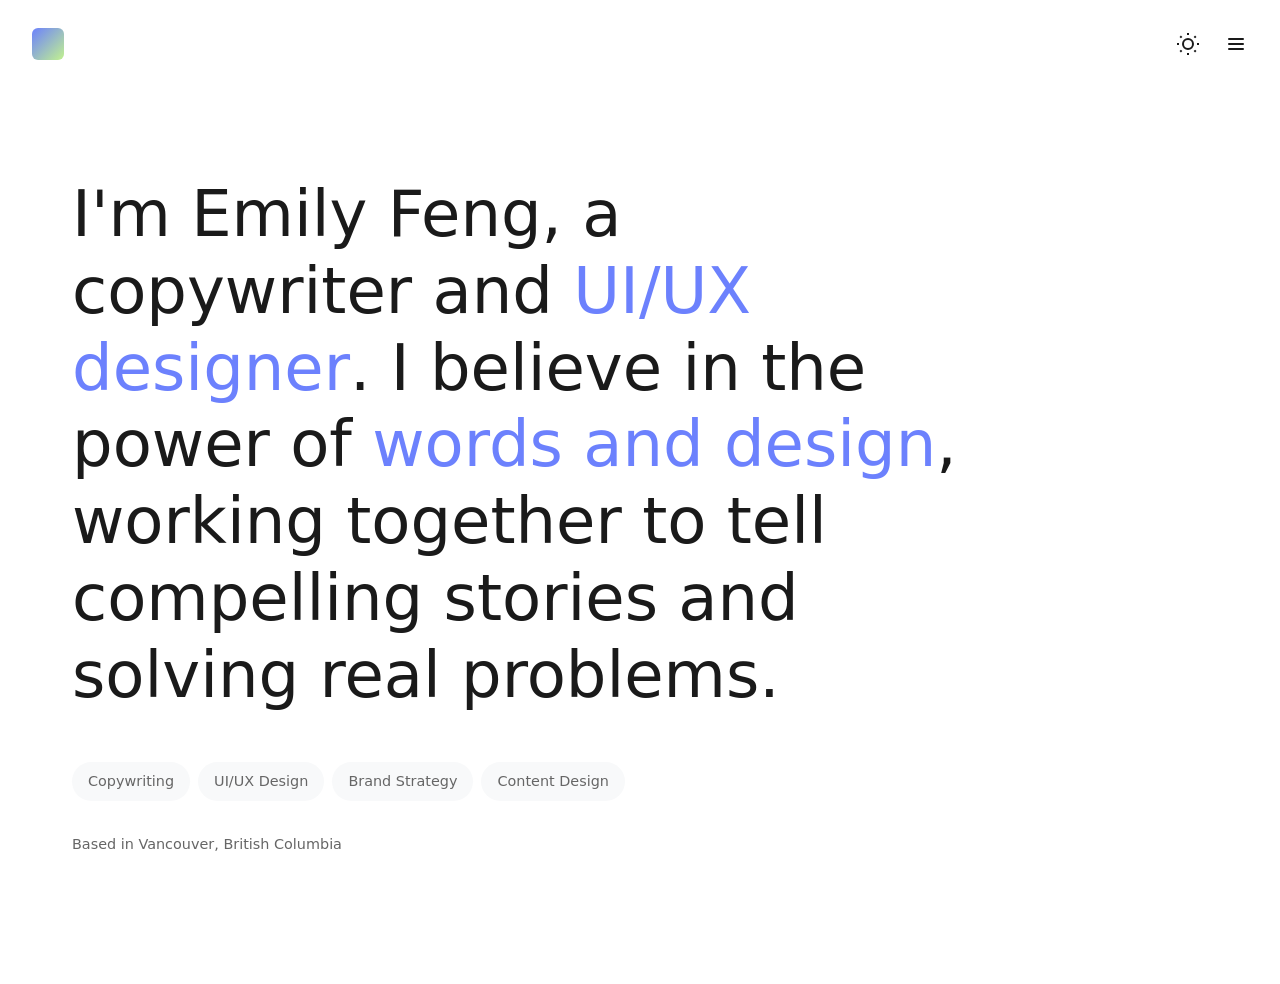
==== index.html @ 0773c247 "portfolio" ====
<!DOCTYPE html>
<html lang="en">
<head>
    <meta charset="UTF-8">
    <meta name="viewport" content="width=device-width, initial-scale=1.0">
    <title>Emily Feng - Copywriter & UI/UX Designer</title>
    <link href="css/main.css" rel="stylesheet">
    <link href="css/interactive.css" rel="stylesheet">
</head>
<body>
    <!-- Navigation -->
    <nav class="nav">
        <div class="nav-brand">
            <div class="logo">
                <div class="logo-shape"></div>
            </div>
        </div>
        <div class="nav-controls">
            <button class="theme-toggle" aria-label="Toggle theme">
                <svg width="24" height="24" viewBox="0 0 24 24" fill="none" stroke="currentColor" stroke-width="2">
                    <circle cx="12" cy="12" r="5"/>
                    <path d="M12 1v2M12 21v2M4.22 4.22l1.42 1.42M18.36 18.36l1.42 1.42M1 12h2M21 12h2M4.22 19.78l1.42-1.42M18.36 5.64l1.42-1.42"/>
                </svg>
            </button>
            <button class="menu-toggle" aria-label="Toggle menu">
                <span class="hamburger"></span>
                <span class="hamburger"></span>
                <span class="hamburger"></span>
            </button>
        </div>
    </nav>

    <!-- Menu Overlay -->
    <div class="menu-overlay">
        <div class="menu-content">
            <nav class="menu-nav">
                <a href="#" class="menu-link active" data-page="hello">Hello</a>
                <a href="#" class="menu-link" data-page="work">Work</a>
                <a href="#" class="menu-link" data-page="about">About</a>
            </nav>
            <div class="menu-footer">
                <p>Vancouver, British Columbia</p>
                <a href="mailto:emilyweiting@gmail.com" class="contact-link">emilyweiting@gmail.com</a>
            </div>
        </div>
    </div>

    <!-- Work Page -->
<!-- Work Page -->
<div class="page" id="work-page">
    <div class="page-header">
        <h2>Work</h2>
        <p class="page-subtitle">Selected projects and case studies</p>
    </div>
    
    <div class="work-grid">
        <!-- Case Study 1 -->
        <div class="work-item">
            <div class="work-header">
                <h3>Jazzdor Festival Case Study</h3>
                <span class="work-type">Branding</span>
                <span class="work-year">2022</span>
            </div>
            <p class="work-description">
                A comprehensive 2-week redesign of the Jazzdor Festival's branding and visual identity, focused on enhancing user experience and creating a cohesive brand presence that captures the festival's vibrant musical spirit.
            </p>
            <div class="work-tags">
                <span class="tag">User Research</span>
                <span class="tag">Wireframing</span>
                <span class="tag">Branding</span>
                <span class="tag">Mock-ups</span>
            </div>
            <div class="work-images">
                <div class="image-large">
                    <img src="img/jazzdor-header.png" alt="E-commerce redesign main interface" class="case-study-image">
                </div>
                <div class="image-row">
                    <img src="img/banner.png" alt="Mobile checkout flow" class="case-study-image">
                    <img src="img/guitar-pick.png" alt="Product discovery page" class="case-study-image">
                </div>
            </div>
        </div>

        <!-- Case Study 2 -->
        <div class="work-item">
            <div class="work-header">
                <h3>About Here Youtube Channel</h3>
                <span class="work-type">Content Strategy</span>
                <span class="work-year">2025</span>
            </div>
            <p class="work-description">
                A strategic 3-month collaboration with About Here, a YouTube channel dedicated to urban exploration and city education. 
                Throughout this process I was involved in designing persona posters and conducting ethnographic research to support content that inspires 
                curiosity about urban spaces and to help people "fall in love with their city."
            </p>
            <div class="work-tags">
                <span class="tag">Personas</span>
                <span class="tag">Content Strategy</span>
                <span class="tag">Ethnography</span>
                <span class="tag">User Testing</span>
            </div>
            <div class="work-images">
                <div class="image-large">
                    <img src="img/about-header.png" alt="Healthcare app dashboard" class="case-study-image">
                </div>
                <div class="image-row">
                    <img src="img/edward.png" alt="Appointment booking flow" class="case-study-image">
                    <img src="img/ethnography.png" alt="Medical records interface" class="case-study-image">
                </div>
            </div>
        </div>

        <!-- Case Study 3 -->
        <div class="work-item">
            <div class="work-header">
                <h3>Arcana Journal</h3>
                <span class="work-type">Mobile App</span>
                <span class="work-year">2025</span>
            </div>
            <p class="work-description">
                Developed Arcana Journal, an innovative mood-tracking app that transforms emotional wellness into a journey of self-discovery through tarot cards and reflection. 
                The project combined gamification elements with mindful mood tracking to create an engaging user experience.
            </p>
            <div class="work-tags">
                <span class="tag">Weather API</span>
                <span class="tag">User Interface</span>
                <span class="tag">App Development</span>
                <span class="tag">Visual Assets</span>
                <span class="tag">Gamification</span>
            </div>
            <div class="work-images">
                <div class="image-large">
                    <img src="img/arcana.png" alt="Financial dashboard overview" class="case-study-image">
                </div>
                <div class="image-row">
                    <img src="img/layout.png" alt="Revenue tracking charts" class="case-study-image">
                    <img src="img/assets.png" alt="Expense categorization interface" class="case-study-image">
                </div>
            </div>
        </div>
    </div>
</div>

    <!-- Main Content -->
    <main class="main-content">
        <!-- Hello Page -->
        <div class="page active" id="hello-page">
            <div class="hero-section">
                <h1 class="hero-title">
                    I'm Emily Feng, a copywriter and 
                    <span class="highlight">UI/UX designer</span>.
                    I believe in the power of  
                    <span class="highlight">words and design</span>, 
                    working together to tell compelling stories 
                    and solving real problems.
                </h1>
                
                <div class="skills-tags">
                    <span class="skill-tag">Copywriting</span>
                    <span class="skill-tag">UI/UX Design</span>
                    <span class="skill-tag">Brand Strategy</span>
                    <span class="skill-tag">Content Design</span>
                </div>
                
                <div class="location">
                    <p>Based in Vancouver, British Columbia</p>
                </div>
            </div>
        </div>

        <!-- About Page -->
        <div class="page" id="about-page">
            <div class="page-header">
                <h2>About</h2>
            </div>
            
            <div class="about-content">
                <div class="about-text">
                    <p class="lead-text">
                        "It's important to think about the interconnectedness between designers and thinkers, instead of trying to find a space you can occupy yourself."
                    </p>
                    
                    <p>
                        I'm Emily, a copywriter and UI/UX designer with over 3 years of experience based in Vancouver. 
                        Currently at studying at <span class="highlight">SFU</span>, majoring in Design and Interactions with specializations in copywriting, graphic design, UI/UX design, and content strategy. 
                        
                    </p>
                    
                    <p>
                        My approach combines strategic thinking with empathetic design. I believe that great copy and thoughtful interfaces should feel invisible – they should simply help people accomplish their goals without friction or confusion.
                    </p>

                    
                    <p>
                        In my free time, I enjoy exploring reading and drawing. I enjoy learning about open-source design systems.
                    </p>
                </div>
                
                <div class="experience-section">
                    <h3 class="section-title">Experience</h3>
                    
                    <div class="experience-item expanded">
                        <div class="experience-header">
                            <div class="experience-info">
                                <h4>About Here Youtube</h4>
                                <span class="role">Copywriter</span>
                                <span class="period">Jan - Mar 2025</span>
                            </div>
                            <button class="expand-btn">×</button>
                        </div>
                        <div class="experience-details">
                            <p>Collaborated with the About Here Youtube Channel and performed a case study with them for four weeks.</p>
                        </div>
                    </div>
                    
                    <div class="experience-item">
                        <div class="experience-header">
                            <div class="experience-info">
                                <h4>Arbutus Club</h4>
                                <span class="role">Receptionist</span>
                                <span class="period">2023-2025</span>
                            </div>
                            <button class="expand-btn">+</button>
                        </div>
                        <div class="experience-details">
                            <p>Worked as a part-time receptionist at the Arbutus Club.</p>
                        </div>
                    </div>
                    
                    <div class="experience-item">
                        <div class="experience-header">
                            <div class="experience-info">
                                <h4>Environment Club Eric Hamber</h4>
                                <span class="role">Junior Copywriter</span>
                                <span class="period">2019-2021</span>
                            </div>
                            <button class="expand-btn">+</button>
                        </div>
                        <div class="experience-details">
                            <p>Crafted brand voice and messaging for startups and established brands. Specialized in sustainable fashion and B2B technology companies, creating everything from taglines to comprehensive brand guidelines.</p>
                        </div>
                    </div>
                </div>
            </div>
        </div>
    </main>

    <script>
        // Theme toggle functionality
        const themeToggle = document.querySelector('.theme-toggle');
        const body = document.body;
        
        // Check for saved theme preference or default to light
        const currentTheme = localStorage.getItem('theme') || 'light';
        body.setAttribute('data-theme', currentTheme);
        
        themeToggle.addEventListener('click', () => {
            const currentTheme = body.getAttribute('data-theme');
            const newTheme = currentTheme === 'dark' ? 'light' : 'dark';
            
            body.setAttribute('data-theme', newTheme);
            localStorage.setItem('theme', newTheme);
        });
        
        // Menu toggle functionality
        const menuToggle = document.querySelector('.menu-toggle');
        const menuOverlay = document.querySelector('.menu-overlay');
        const menuLinks = document.querySelectorAll('.menu-link');
        const pages = document.querySelectorAll('.page');
        
        menuToggle.addEventListener('click', () => {
            menuToggle.classList.toggle('active');
            menuOverlay.classList.toggle('active');
            body.style.overflow = menuOverlay.classList.contains('active') ? 'hidden' : '';
        });
        
        // Page navigation
        menuLinks.forEach(link => {
            link.addEventListener('click', (e) => {
                e.preventDefault();
                const targetPage = e.target.getAttribute('data-page');
                
                // Update active states
                menuLinks.forEach(l => l.classList.remove('active'));
                e.target.classList.add('active');
                
                // Show target page
                pages.forEach(page => page.classList.remove('active'));
                document.getElementById(`${targetPage}-page`).classList.add('active');
                
                // Close menu
                menuToggle.classList.remove('active');
                menuOverlay.classList.remove('active');
                body.style.overflow = '';
            });
        });
        
        // Experience item expansion
        const experienceItems = document.querySelectorAll('.experience-item');
        
        experienceItems.forEach(item => {
            const header = item.querySelector('.experience-header');
            const expandBtn = item.querySelector('.expand-btn');
            
            header.addEventListener('click', () => {
                const isExpanded = item.classList.contains('expanded');
                
                // Close all other items
                experienceItems.forEach(otherItem => {
                    if (otherItem !== item) {
                        otherItem.classList.remove('expanded');
                        otherItem.querySelector('.expand-btn').textContent = '+';
                    }
                });
                
                // Toggle current item
                item.classList.toggle('expanded');
                expandBtn.textContent = isExpanded ? '+' : '×';
            });
        });
        
        // Close menu when clicking outside
        menuOverlay.addEventListener('click', (e) => {
            if (e.target === menuOverlay) {
                menuToggle.classList.remove('active');
                menuOverlay.classList.remove('active');
                body.style.overflow = '';
            }
        });
        
        // Keyboard navigation
        document.addEventListener('keydown', (e) => {
            if (e.key === 'Escape' && menuOverlay.classList.contains('active')) {
                menuToggle.classList.remove('active');
                menuOverlay.classList.remove('active');
                body.style.overflow = '';
            }
        });
    </script>
</body>
</html>
---- css/main.css ----
/* main.css */
:root {
    --color-text: #1a1a1a;
    --color-text-secondary: #666666;
    --color-background: #ffffff;
    --color-surface: #f8f9fa;
    --color-accent: #6c81fd;
    --color-border: #e5e5e5;
    --font-primary: -apple-system, BlinkMacSystemFont, 'Segoe UI', system-ui, sans-serif;
    --font-weight-normal: 400;
    --font-weight-medium: 500;
    --font-weight-bold: 700;
    --border-radius: 8px;
    --transition: all 0.3s cubic-bezier(0.4, 0, 0.2, 1);
}

[data-theme="dark"] {
    --color-text: #ffffff;
    --color-text-secondary: #a0a0a0;
    --color-background: #0a0a0a;
    --color-surface: #1a1a1a;
    --color-border: #2a2a2a;
}

* {
    margin: 0;
    padding: 0;
    box-sizing: border-box;
}

body {
    font-family: var(--font-primary);
    background-color: var(--color-background);
    color: var(--color-text);
    line-height: 1.6;
    transition: var(--transition);
    overflow-x: hidden;
}

/* layout.css */
.nav {
    position: fixed;
    top: 0;
    left: 0;
    right: 0;
    z-index: 1000;
    display: flex;
    justify-content: space-between;
    align-items: center;
    padding: 1.5rem 2rem;
    background-color: var(--color-background);
    backdrop-filter: blur(10px);
    transition: var(--transition);
}

.logo {
    width: 32px;
    height: 32px;
}

.logo-shape {
    width: 100%;
    height: 100%;
    background: linear-gradient(135deg, var(--color-accent), #c2f28f);
    border-radius: 6px;
    transition: var(--transition);
}

.nav-controls {
    display: flex;
    align-items: center;
    gap: 1rem;
}

.theme-toggle,
.menu-toggle {
    background: none;
    border: none;
    color: var(--color-text);
    cursor: pointer;
    padding: 0.5rem;
    border-radius: var(--border-radius);
    transition: var(--transition);
    display: flex;
    align-items: center;
    justify-content: center;
}

.theme-toggle:hover,
.menu-toggle:hover {
    background-color: var(--color-surface);
}

.menu-toggle {
    display: flex;
    flex-direction: column;
    gap: 3px;
    width: 24px;
    height: 24px;
    padding: 0;
    justify-content: center;
}

.hamburger {
    width: 16px;
    height: 2px;
    background-color: var(--color-text);
    transition: var(--transition);
    border-radius: 1px;
}

.menu-toggle.active .hamburger:nth-child(1) {
    transform: rotate(45deg) translate(4px, 4px);
}

.menu-toggle.active .hamburger:nth-child(2) {
    opacity: 0;
}

.menu-toggle.active .hamburger:nth-child(3) {
    transform: rotate(-45deg) translate(4px, -4px);
}

.main-content {
    padding-top: 5rem;
    min-height: 100vh;
}

.page {
    display: none;
    padding: 2rem;
    max-width: 1200px;
    margin: 0 auto;
    animation: fadeIn 0.6s ease-out;
}

.page.active {
    display: block;
}

@keyframes fadeIn {
    from {
        opacity: 0;
        transform: translateY(20px);
    }
    to {
        opacity: 1;
        transform: translateY(0);
    }
}

/* interactive.css */
.menu-overlay {
    position: fixed;
    top: 0;
    left: 0;
    right: 0;
    bottom: 0;
    background-color: var(--color-background);
    z-index: 999;
    display: flex;
    align-items: center;
    justify-content: center;
    opacity: 0;
    visibility: hidden;
    transition: var(--transition);
}

.menu-overlay.active {
    opacity: 1;
    visibility: visible;
}

.menu-content {
    text-align: center;
    max-width: 400px;
    width: 100%;
}

.menu-nav {
    margin-bottom: 3rem;
}

.menu-link {
    display: block;
    font-size: 3rem;
    font-weight: var(--font-weight-bold);
    color: var(--color-text);
    text-decoration: none;
    margin-bottom: 1rem;
    transition: var(--transition);
    position: relative;
}

.menu-link:hover,
.menu-link.active {
    color: var(--color-accent);
}

.menu-footer {
    color: var(--color-text-secondary);
    font-size: 0.9rem;
}

.contact-link {
    color: var(--color-accent);
    text-decoration: none;
}

/* Hero Section */
.hero-section {
    padding: 4rem 0 6rem;
}

.hero-title {
    font-size: clamp(2.5rem, 5vw, 4rem);
    font-weight: var(--font-weight-normal);
    line-height: 1.2;
    margin-bottom: 3rem;
    max-width: 900px;
}

.highlight {
    color: var(--color-accent);
    font-weight: var(--font-weight-medium);
}

.skills-tags {
    display: flex;
    flex-wrap: wrap;
    gap: 0.5rem;
    margin-bottom: 2rem;
}

.skill-tag {
    padding: 0.5rem 1rem;
    background-color: var(--color-surface);
    border-radius: 20px;
    font-size: 0.9rem;
    color: var(--color-text-secondary);
}

.location {
    color: var(--color-text-secondary);
    font-size: 0.9rem;
}

/* Page Headers */
.page-header {
    margin-bottom: 3rem;
}

.page-header h2 {
    font-size: 3rem;
    font-weight: var(--font-weight-bold);
    margin-bottom: 1rem;
}

.page-subtitle {
    font-size: 1.1rem;
    color: var(--color-text-secondary);
    max-width: 600px;
}

/* Work Grid */
.work-grid {
    display: grid;
    gap: 3rem;
}

.work-item {
    padding: 2rem 0;
    border-bottom: 1px solid var(--color-border);
}

.work-item:last-child {
    border-bottom: none;
}

.work-header {
    display: flex;
    flex-wrap: wrap;
    align-items: baseline;
    gap: 1rem;
    margin-bottom: 1rem;
}

.work-header h3 {
    font-size: 1.5rem;
    font-weight: var(--font-weight-medium);
}

.work-type,
.work-year {
    color: var(--color-text-secondary);
    font-size: 0.9rem;
}

.work-description {
    font-size: 1.1rem;
    line-height: 1.7;
    margin-bottom: 1.5rem;
    max-width: 700px;
}

.work-tags {
    display: flex;
    flex-wrap: wrap;
    gap: 0.5rem;
}

.tag {
    padding: 0.25rem 0.75rem;
    background-color: var(--color-surface);
    border-radius: 12px;
    font-size: 0.8rem;
    color: var(--color-text-secondary);
}

/* About Content */
.about-content {
    display: grid;
    grid-template-columns: 2fr 1fr;
    gap: 4rem;
    align-items: start;
}

.about-text {
    font-size: 1.1rem;
    line-height: 1.8;
}

.lead-text {
    font-size: 1.3rem;
    font-style: italic;
    color: var(--color-text-secondary);
    margin-bottom: 2rem;
    padding-bottom: 2rem;
    border-bottom: 1px solid var(--color-border);
}

.about-text p {
    margin-bottom: 1.5rem;
}

.section-title {
    font-size: 1.1rem;
    font-weight: var(--font-weight-medium);
    color: var(--color-accent);
    margin-bottom: 1.5rem;
    text-transform: uppercase;
    letter-spacing: 0.05em;
}

.experience-item {
    margin-bottom: 1rem;
    border: 1px solid var(--color-border);
    border-radius: var(--border-radius);
    overflow: hidden;
    transition: var(--transition);
}

.experience-header {
    display: flex;
    justify-content: space-between;
    align-items: center;
    padding: 1.5rem;
    cursor: pointer;
    background-color: var(--color-surface);
}

.experience-header:hover {
    background-color: var(--color-border);
}

.experience-info h4 {
    font-size: 1.1rem;
    font-weight: var(--font-weight-medium);
    margin-bottom: 0.25rem;
}

.role {
    color: var(--color-text-secondary);
    font-size: 0.9rem;
    display: block;
}

.period {
    color: var(--color-text-secondary);
    font-size: 0.8rem;
    margin-top: 0.25rem;
    display: block;
}

.expand-btn {
    background: none;
    border: none;
    font-size: 1.5rem;
    color: var(--color-text-secondary);
    cursor: pointer;
    width: 32px;
    height: 32px;
    border-radius: 50%;
    display: flex;
    align-items: center;
    justify-content: center;
    transition: var(--transition);
}

.expand-btn:hover {
    background-color: var(--color-border);
}

.experience-details {
    padding: 0 1.5rem 1.5rem;
    display: none;
    color: var(--color-text-secondary);
    line-height: 1.6;
}

.experience-item.expanded .experience-details {
    display: block;
}

.experience-item.expanded .expand-btn {
    transform: rotate(45deg);
}
/* Work Images */
.work-images {
    margin-top: 2rem;
}

.image-large {
    margin-bottom: 1rem;
}

.image-large img {
    width: 100%;
    height: 400px;
    object-fit: cover;
    border-radius: var(--border-radius);
    background-color: var(--color-surface);
}

.image-row {
    display: grid;
    grid-template-columns: 1fr 1fr;
    gap: 1rem;
}

.image-row img {
    width: 100%;
    height: 250px;
    object-fit: cover;
    border-radius: var(--border-radius);
    background-color: var(--color-surface);
}

.case-study-image {
    transition: var(--transition);
    border: 1px solid var(--color-border);
}

.case-study-image:hover {
    transform: translateY(-4px);
    box-shadow: 0 8px 25px rgba(0, 0, 0, 0.1);
}

/* Responsive Design */
@media (max-width: 768px) {
    .nav {
        padding: 1rem;
    }
    
    .page {
        padding: 1rem;
    }
    
    .hero-section {
        padding: 2rem 0 4rem;
    }
    
    .menu-link {
        font-size: 2.5rem;
    }
    
    .about-content {
        grid-template-columns: 1fr;
        gap: 2rem;
    }
    
    .work-header {
        flex-direction: column;
        align-items: flex-start;
        gap: 0.5rem;
    }
    
    .skills-tags {
        justify-content: center;
    }
}
---- css/interactive.css ----
/*ALL INTERACTIVE ELEMENT STYLING WILL BE IN HERE*/

/* Navigation Bar Styling */
.navbar {
    display: flex;
    justify-content: space-between;
    align-items: center;
    padding: 1rem 2rem;
    background-color: #fffdf0;
    border-bottom: 0.063rem solid #e0e0e0;
    position: sticky;
    top: 0;
    z-index: 100;
}

.nav-brand a {
    font-family: "Bricolage Grotesque", sans-serif;
    font-size: 1.5rem;
    font-weight: 400;
    color: #4F78C5;
    text-decoration: none;
    letter-spacing: -0.02em;
}

.nav-menu {
    display: flex;
    align-items: center;
    gap: 2rem;
}

.nav-menu a {
    font-family: "IBM Plex Mono", monospace;
    font-size: 0.9rem;
    font-weight: 400;
    color: #4F78C5;
    text-decoration: none;
    text-transform: uppercase;
    letter-spacing: 0.05em;
    transition: color 0.3s ease;
}

.nav-menu a:hover {
    color: #FDE68A;
}

a {
  text-decoration: none;
  color: #4F78C5; 
  display: inline-block;
  transition: color 0.3s ease;
}

a:hover, a:focus {
  color: #FDE68A; 
}

.home-mug-layout a:hover img {
    background-color: #819fd5; 
      padding: 0.125rem 0.125rem;
      border-color: #819fd5;
      color: #FFFDF0;
      transform: translateY(-0.125rem);
      box-shadow: 0 0.25rem 0.313rem rgba(79, 120, 197, 0.3);
      text-decoration: none;
  }

.home-mug-layout a:focus img {
    background-color: #819fd5; 
    padding: 0.125rem 0.125rem;
    border-color: #819fd5;
    color: #FFFDF0;
    transform: translateY(-0.125rem);
    box-shadow: 0 0.25rem 0.313rem rgba(79, 120, 197, 0.3);
    text-decoration: none;
}

.suggestion-layout a:hover img {
    background-color: #819fd5; 
      padding: 0.125rem 0.125rem;
      border-color: #819fd5;
      color: #FFFDF0;
      transform: translateY(-0.125rem);
      box-shadow: 0 0.25rem 0.313rem rgba(79, 120, 197, 0.3);
      text-decoration: none;
  }

.suggestion-layout a:focus img {
    background-color: #819fd5; 
    padding: 0.125rem 0.125rem;
    border-color: #819fd5;
    color: #FFFDF0;
    transform: translateY(-0.125rem);
    box-shadow: 0 0.25rem 0.313rem rgba(79, 120, 197, 0.3);
    text-decoration: none;
}

.img-interactable {
  /* background-color: #819fd5;  */
  /* padding: 0.125rem 0.125rem; */
  /* border-color: #819fd5; */
  /* color: #FFFDF0; */
  transform: translateY(-0.125rem);
  box-shadow: 0 0.25rem 0.313rem rgba(79, 120, 197, 0.3);
  text-decoration: none;
}

.logo-link {
  text-decoration: none;
  color: #4F78C5; 
  display: inline-block;
  transition: color 0.3s ease;
}

.logo-link:hover, logo-link:focus {
  color: #4F78C5; 
}

.cart-icon {
    margin-left: 0.5rem;
    display: flex;
    align-items: center;
}

.cart-icon .material-symbols-outlined {
    font-size: 1.3rem !important;
    color: #4F78C5;
    font-variation-settings: 'FILL' 0, 'wght' 300, 'GRAD' 0, 'opsz' 24;
}

.cart-icon:hover .material-symbols-outlined {
    color: #FDE68A;
}


/* CSS-only hamburger menu  */
.nav-toggle {
    display: none;
}

.hamburger-label {
    display: none;
    cursor: pointer;
    padding: 0.5rem;
    color: #4F78C5;
}

.hamburger-label .material-symbols-outlined {
    font-size: 1.8rem;
    color: #4F78C5;
    transition: color 0.3s ease;
}

.hamburger-label:hover .material-symbols-outlined {
    color: #FDE68A;
}

/* JavaScript hamburger menu  */
.hamburger-menu {
    display: none;
    background: none;
    border: none;
    cursor: pointer;
    padding: 0.5rem;
    color: #4F78C5;
    font-size: 1.5rem;
}

.hamburger-menu .material-symbols-outlined {
    font-size: 1.8rem;
    color: #4F78C5;
}

.hamburger-menu:hover .material-symbols-outlined {
    color: #FDE68A;
}

/* Hidden class for mobile menu */
.hidden {
    display: none;
}

/* 320px and smaller */
@media (max-width: 320px) {
    .navbar {
        padding: 0.5rem 0.75rem;
        min-height: 60px;
    }
    
    .nav-brand a {
        font-size: 1rem;
        line-height: 1.2;
    }
    
    .hamburger-label,
    .hamburger-menu {
        padding: 0.25rem;
    }
    
    .hamburger-label .material-symbols-outlined,
    .hamburger-menu .material-symbols-outlined {
        font-size: 1.5rem;
    }
    
    .nav-menu {
        padding: 0.75rem;
        gap: 0.75rem;
        left: 0;
        right: 0;
        margin: 0;
    }
    
    .nav-menu a {
        padding: 0.6rem 0.5rem;
        font-size: 0.8rem;
        text-align: center;
        word-wrap: break-word;
        white-space: nowrap;
        overflow: hidden;
        text-overflow: ellipsis;
    }
    
    .cart-icon .material-symbols-outlined {
        font-size: 1.2rem !important;
    }
    
    /* Ensure menu doesn't overflow on very small screens */
    .nav-menu {
        max-width: 100vw;
        box-sizing: border-box;
    }
    
    /* Adjust header spacing on small screens */
    header h1 {
        margin-top: 0.5rem;
        padding: 0 0.5rem;
    }
}

/* GENERAL BUTTON STYLING */
.button-nav {
    display: inline-block;
    padding: 0.75rem 1.25rem;
    color: #FFFDF0;
    background-color: #4F78C5;
    text-decoration: none;
    transition: all 0.3s ease;
    border-radius: 0.75rem;
    font-family: "IBM Plex Mono", monospace;
    font-weight: 400;
    border: 0.125rem solid #4F78C5;
    text-align: center;
}

.button-nav:hover, .button-nav:focus {
    background-color: #819fd5; 
    padding: 0.75rem 1.5rem;
    border-color: #819fd5;
    color: #FFFDF0;
    transform: translateY(-0.125rem);
    box-shadow: 0 0.25rem 0.313rem rgba(79, 120, 197, 0.3);
    text-decoration: none;
}

/*STYLING FOR THE BUTTONS*/
/* PRODUCT BUTTON STYLING - Wider with border */
.button-product {
    display: inline-block;
    padding: 0.75rem 1.5rem;
    color: #4F78C5;
    background-color: transparent;
    text-decoration: none;
    transition: all 0.3s ease;
    border-radius: 0.75rem;
    font-family: "IBM Plex Mono", monospace;
    font-weight: 400;
    border: 0.125rem solid #4F78C5;
    text-align: center;
    width: 100%;
    box-sizing: border-box;
}

.button-product:hover, .button-product:focus {
    background-color: #4F78C5;
    color: #FFFDF0;
    transform: translateY(-0.125rem);
    box-shadow: 0 0.25rem 0.313rem rgba(79, 120, 197, 0.3);
    text-decoration: none;
}

.add-button-nav {
  display: inline-block;
  padding: 0.75rem 1.25rem;
  color: #4F78C5;
  background-color: #FFFDF0;
  text-decoration: none;
  transition: all 0.3s ease;
  border-radius: 0.75rem;
  font-family: "IBM Plex Mono", monospace;
  font-weight: 400;
  border: 0.125rem solid #4F78C5;
  text-align: center;
}

.add-button-nav:hover, .add-button-nav:focus {
    background-color: #FFFDF0;
    padding: 0.75rem 1.5rem;
    border-color: #819fd5;
    color: #819fd5;
    transform: translateY(-0.125rem);
    box-shadow: 0 0.25rem 0.313rem rgba(79, 120, 197, 0.3);
    text-decoration: none;
}

.shop-button-nav {
    display: inline-block;
    padding: 0.75rem 1.25rem;
    color: #4F78C5;
    background-color: #FFFDF0;
    text-decoration: none;
    transition: all 0.3s ease;
    border-radius: 0.75rem;
    font-family: "IBM Plex Mono", monospace;
    font-weight: 400;
    border: 0.125rem solid #FFFDF0;
    text-align: center;
}

.shop-button-nav:hover, .shop-button-nav:focus {
    background-color: #f1eed6;
    padding: 0.75rem 1.5rem;
    border-color: #f1eed6;
    color: #4F78C5;
    transform: translateY(-0.125rem);
    box-shadow: 0 0.25rem 0.313rem rgba(79, 120, 197, 0.3);
    text-decoration: none;
}

.payment-button-nav {
    display: inline-block;
    padding: 0.75rem 1.25rem;
    color: #FFFDF0;
    background-color: #4F78C5;
    text-decoration: none;
    transition: all 0.3s ease;
    border-radius: 0.75rem;
    font-family: "IBM Plex Mono", monospace;
    font-weight: 400;
    border: 0.125rem solid #4F78C5;
    text-align: center;
    width: 100%;
}

.payment-button-nav:hover, .payment-button-nav:focus {
    background-color: #819fd5; 
    padding: 0.75rem 1.5rem;
    border-color: #819fd5;
    color: #FFFDF0;
    transform: translateY(-0.125rem);
    box-shadow: 0 0.25rem 0.313rem rgba(79, 120, 197, 0.3);
    text-decoration: none;
    width: 100%;
}

.confirm-button-nav {
    display: inline-block;
    padding: 0.75rem 1.25rem;
    color: #FFFDF0;
    background-color: #4F78C5;
    text-decoration: none;
    transition: all 0.3s ease;
    border-radius: 0.75rem;
    font-family: "IBM Plex Mono", monospace;
    font-weight: 400;
    border: 0.125rem solid #4F78C5;
    text-align: center;
    height: 100%;
}

.confirm-button-nav:hover, .confirm-button-nav:focus {
    background-color: #819fd5; 
    padding: 0.75rem 1.5rem;
    border-color: #819fd5;
    color: #FFFDF0;
    transform: translateY(-0.125rem);
    box-shadow: 0 0.25rem 0.313rem rgba(79, 120, 197, 0.3);
    text-decoration: none;
    height: 100%;
}

.cancel-button-nav {
  display: inline-block;
  padding: 0.75rem 1.25rem;
  color: #4F78C5;
  background-color: #FFFDF0;
  text-decoration: none;
  transition: all 0.3s ease;
  border-radius: 0.75rem;
  font-family: "IBM Plex Mono", monospace;
  font-weight: 400;
  border: 0.125rem solid #4F78C5;
  text-align: center;
  height: 100%;
}

.cancel-button-nav:hover, .cancel-button-nav:focus {
    background-color: #FFFDF0;
    padding: 0.75rem 1.5rem;
    border-color: #819fd5;
    color: #819fd5;
    transform: translateY(-0.125rem);
    box-shadow: 0 0.25rem 0.313rem rgba(79, 120, 197, 0.3);
    text-decoration: none;
    height: 100%;
}



/* Form styling */
label {
  display: block;
  margin-bottom: 0.5rem;
  font-size: 1rem;
  font-family: "IBM Plex Mono", monospace;
  font-weight: 400;
  color: #534743; /* Black Brown */
}

input[type="text"], input[type="email"] {
  margin-bottom: 1.5rem;
  padding: 0.75rem;
  border: 0.125rem solid #819fd5; 
  border-radius: 0.75rem;
  background-color: #FFFDF0; /* Creme White */
  font-family: "IBM Plex Mono", monospace;
  color: #819fd5; /* body text colour inside box */
  transition: all 0.3s ease;
  width: 100%;
  box-sizing: border-box;
}

input[type="text"]:hover, input[type="text"]:focus, 
input[type="email"]:hover, input[type="email"]:focus {
  border-color: #4F78C5; /* Ocean Blue on focus */
  outline: none;
  box-shadow: 0rem 0rem 0rem 0.188rem rgba(79, 120, 197, 0.1);
  box-sizing: border-box;
  width: 100%;
  display: block;
}

input[type="submit"] {
  background-color: #4F78C5; /* Deep Pink */
  color: #FFFDF0; /* Creme White */
  border: 0.125rem solid #4F78C5;
  padding: 0.75rem 1.5rem;
  border-radius: 0.75rem;
  font-family: "IBM Plex Mono", monospace;
  font-weight: 400;
  cursor: pointer;
  transition: all 0.3s ease;
  box-sizing: border-box;
  width: 100%;
  display: block;
}

input[type="submit"]:hover, input[type="submit"]:focus {
  background-color: #819fd5; /* Ocean Blue */
  border-color: #819fd5;
  transform: translateY(-0.125rem);
  box-shadow: 0 0.25rem 0.5rem rgba(157, 153, 154, 0.3);
  box-sizing: border-box;
  width: 100%;
  display: block;
}


/*Accordion Styling*/
.panel {
  padding: 0 1rem;
  background-color: #fffdf0;
  display: none;
  overflow: hidden;
}


.accordion {
  /* background-color: #fffdf0;
  width: 100%;

  text-align: left;
  font-family: "IBM Plex Mono", monospace;
  font-weight: 400;
  font-size: 1.5rem;
  font-style: none;
  color: #819fd5;

  border-top: none;
  border-left: none;
  border-right: none;
  border-bottom: 0.063rem solid #4F78C5;
  
  cursor: pointer;
  padding-bottom: 1rem;
  padding-top: 1rem;

  transition: 0.4s ease; */


    background-color: #fffdf0;
    width: 100%;
    text-align: left;
    font-family: "IBM Plex Mono", monospace;
    font-weight: 400;
    font-size: 1rem;
    font-style: normal;
    color: #4F78C5;
    border: none;
    border-bottom: 0.063rem solid #E9E2CD;
    cursor: pointer;
    padding: 1.5rem 0;
    transition: 0.3s ease;
    position: relative;
    outline: none;
}

/* .active, .accordion:hover, .accordion:focus {
  border-style: solid;
  border-width: 0.125rem;
  transform: translateY(-0.125rem);
  box-shadow: 0 0.25rem 0.5rem rgba(157, 153, 154, 0.3);
} */


.accordion::after {
    content: '+';
    font-size: 1.5rem;
    color: #4F78C5;
    font-weight: 300;
    position: absolute;
    right: 0;
    top: 50%;
    transform: translateY(-50%);
    transition: 0.3s ease;
  }
  
  .accordion.active::after {
    content: '−';
  }
  
  .accordion:hover {
    background-color: #f8f6ed;
  }
  
  .accordion:focus {
    background-color: #f8f6ed;
  }
  
  .panel {
    padding: 0 0 1.5rem 0;
    background-color: #fffdf0;
    display: none;
    overflow: hidden;
    border-bottom: 0.063rem solid #E9E2CD;
  }
  
  .panel p {
    margin: 0;
    color: #4F78C5;
    font-size: 0.9rem;
    line-height: 1.5;
  }
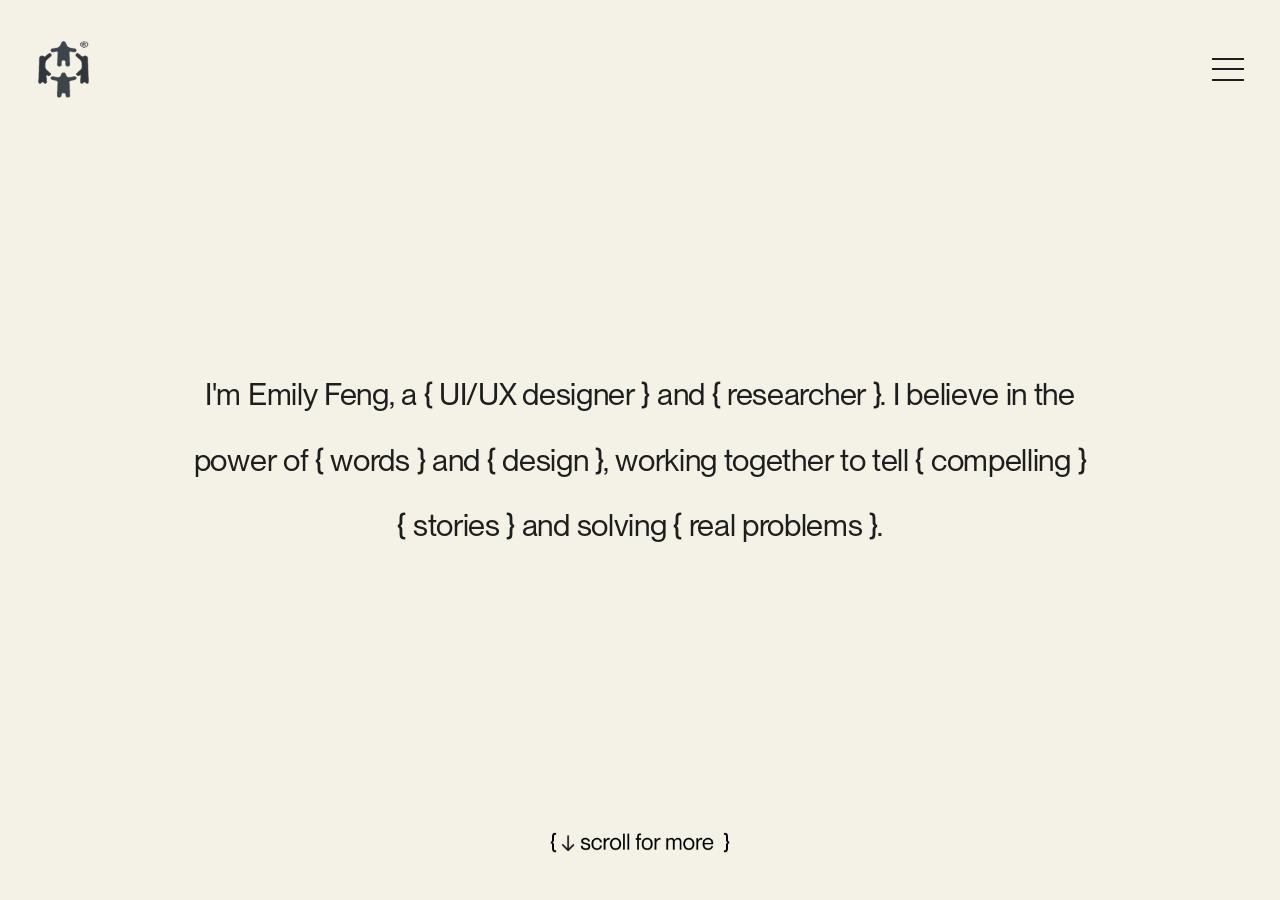
==== commit affbd93d: "Redesign landing, menu, work and case study pages - New landing page with word-by-word entrance, hov" ====
--- a/index.html
+++ b/index.html
@@ -3,339 +3,65 @@
 <head>
     <meta charset="UTF-8">
     <meta name="viewport" content="width=device-width, initial-scale=1.0">
-    <title>Emily Feng - Copywriter & UI/UX Designer</title>
-    <link href="css/main.css" rel="stylesheet">
-    <link href="css/interactive.css" rel="stylesheet">
+    <title>Emily Feng — UI/UX Designer & Researcher</title>
+    <link rel="preload" href="fonts/PPNeueMontreal-Regular.otf" as="font" type="font/otf" crossorigin>
+    <link href="css/site.css" rel="stylesheet">
 </head>
-<body>
-    <!-- Navigation -->
-    <nav class="nav">
-        <div class="nav-brand">
-            <div class="logo">
-                <div class="logo-shape"></div>
-            </div>
-        </div>
-        <div class="nav-controls">
-            <button class="theme-toggle" aria-label="Toggle theme">
-                <svg width="24" height="24" viewBox="0 0 24 24" fill="none" stroke="currentColor" stroke-width="2">
-                    <circle cx="12" cy="12" r="5"/>
-                    <path d="M12 1v2M12 21v2M4.22 4.22l1.42 1.42M18.36 18.36l1.42 1.42M1 12h2M21 12h2M4.22 19.78l1.42-1.42M18.36 5.64l1.42-1.42"/>
-                </svg>
-            </button>
-            <button class="menu-toggle" aria-label="Toggle menu">
-                <span class="hamburger"></span>
-                <span class="hamburger"></span>
-                <span class="hamburger"></span>
-            </button>
-        </div>
-    </nav>
+<body class="landing">
+    <header class="site-header">
+        <a href="index.html" class="logo-link" aria-label="Emily Feng — home">
+            <img src="img/LogoIcon.png" alt="" width="82" height="91">
+        </a>
+        <button class="menu-toggle" aria-label="Open menu" aria-expanded="false" aria-controls="menu">
+            <span class="bar"></span>
+            <span class="bar"></span>
+            <span class="bar"></span>
+        </button>
+    </header>
 
-    <!-- Menu Overlay -->
-    <div class="menu-overlay">
-        <div class="menu-content">
-            <nav class="menu-nav">
-                <a href="#" class="menu-link active" data-page="hello">Hello</a>
-                <a href="#" class="menu-link" data-page="work">Work</a>
-                <a href="#" class="menu-link" data-page="about">About</a>
-            </nav>
-            <div class="menu-footer">
-                <p>Vancouver, British Columbia</p>
-                <a href="mailto:emilyweiting@gmail.com" class="contact-link">emilyweiting@gmail.com</a>
-            </div>
-        </div>
+    <div class="menu-overlay" id="menu">
+        <nav class="menu-nav" aria-label="Main">
+            <a href="index.html" class="menu-link" style="--i:0">{ hello }</a>
+            <a href="work.html" class="menu-link" style="--i:1">{ work }</a>
+            <a href="about.html" class="menu-link" style="--i:2">{ about }</a>
+        </nav>
     </div>
 
-    <!-- Work Page -->
-<!-- Work Page -->
-<div class="page" id="work-page">
-    <div class="page-header">
-        <h2>Work</h2>
-        <p class="page-subtitle">Selected projects and case studies</p>
-    </div>
-    
-    <div class="work-grid">
-        <!-- Case Study 1 -->
-        <div class="work-item">
-            <div class="work-header">
-                <h3>Jazzdor Festival Case Study</h3>
-                <span class="work-type">Branding</span>
-                <span class="work-year">2022</span>
+    <main>
+        <div class="hero">
+            <div class="hover-hint" aria-hidden="true">
+                <svg viewBox="0 0 90 72" fill="none" stroke="currentColor" stroke-width="2.4" stroke-linecap="round" stroke-linejoin="round">
+                    <path d="M88 12C74 2 50 4 46 18c-3 11 14 14 15 5 1-10-20-12-32-2C17 30 12 48 15 66"/>
+                    <path d="M7 58l8 9 6-10"/>
+                </svg>
+                <span>Hover over me!</span>
             </div>
-            <p class="work-description">
-                A comprehensive 2-week redesign of the Jazzdor Festival's branding and visual identity, focused on enhancing user experience and creating a cohesive brand presence that captures the festival's vibrant musical spirit.
-            </p>
-            <div class="work-tags">
-                <span class="tag">User Research</span>
-                <span class="tag">Wireframing</span>
-                <span class="tag">Branding</span>
-                <span class="tag">Mock-ups</span>
-            </div>
-            <div class="work-images">
-                <div class="image-large">
-                    <img src="img/jazzdor-header.png" alt="E-commerce redesign main interface" class="case-study-image">
-                </div>
-                <div class="image-row">
-                    <img src="img/banner.png" alt="Mobile checkout flow" class="case-study-image">
-                    <img src="img/guitar-pick.png" alt="Product discovery page" class="case-study-image">
-                </div>
-            </div>
-        </div>
 
-        <!-- Case Study 2 -->
-        <div class="work-item">
-            <div class="work-header">
-                <h3>About Here Youtube Channel</h3>
-                <span class="work-type">Content Strategy</span>
-                <span class="work-year">2025</span>
-            </div>
-            <p class="work-description">
-                A strategic 3-month collaboration with About Here, a YouTube channel dedicated to urban exploration and city education. 
-                Throughout this process I was involved in designing persona posters and conducting ethnographic research to support content that inspires 
-                curiosity about urban spaces and to help people "fall in love with their city."
-            </p>
-            <div class="work-tags">
-                <span class="tag">Personas</span>
-                <span class="tag">Content Strategy</span>
-                <span class="tag">Ethnography</span>
-                <span class="tag">User Testing</span>
-            </div>
-            <div class="work-images">
-                <div class="image-large">
-                    <img src="img/about-header.png" alt="Healthcare app dashboard" class="case-study-image">
-                </div>
-                <div class="image-row">
-                    <img src="img/edward.png" alt="Appointment booking flow" class="case-study-image">
-                    <img src="img/ethnography.png" alt="Medical records interface" class="case-study-image">
-                </div>
-            </div>
-        </div>
-
-        <!-- Case Study 3 -->
-        <div class="work-item">
-            <div class="work-header">
-                <h3>Arcana Journal</h3>
-                <span class="work-type">Mobile App</span>
-                <span class="work-year">2025</span>
-            </div>
-            <p class="work-description">
-                Developed Arcana Journal, an innovative mood-tracking app that transforms emotional wellness into a journey of self-discovery through tarot cards and reflection. 
-                The project combined gamification elements with mindful mood tracking to create an engaging user experience.
-            </p>
-            <div class="work-tags">
-                <span class="tag">Weather API</span>
-                <span class="tag">User Interface</span>
-                <span class="tag">App Development</span>
-                <span class="tag">Visual Assets</span>
-                <span class="tag">Gamification</span>
-            </div>
-            <div class="work-images">
-                <div class="image-large">
-                    <img src="img/arcana.png" alt="Financial dashboard overview" class="case-study-image">
-                </div>
-                <div class="image-row">
-                    <img src="img/layout.png" alt="Revenue tracking charts" class="case-study-image">
-                    <img src="img/assets.png" alt="Expense categorization interface" class="case-study-image">
-                </div>
-            </div>
-        </div>
-    </div>
-</div>
-
-    <!-- Main Content -->
-    <main class="main-content">
-        <!-- Hello Page -->
-        <div class="page active" id="hello-page">
-            <div class="hero-section">
-                <h1 class="hero-title">
-                    I'm Emily Feng, a copywriter and 
-                    <span class="highlight">UI/UX designer</span>.
-                    I believe in the power of  
-                    <span class="highlight">words and design</span>, 
-                    working together to tell compelling stories 
-                    and solving real problems.
-                </h1>
-                
-                <div class="skills-tags">
-                    <span class="skill-tag">Copywriting</span>
-                    <span class="skill-tag">UI/UX Design</span>
-                    <span class="skill-tag">Brand Strategy</span>
-                    <span class="skill-tag">Content Design</span>
-                </div>
-                
-                <div class="location">
-                    <p>Based in Vancouver, British Columbia</p>
-                </div>
-            </div>
-        </div>
-
-        <!-- About Page -->
-        <div class="page" id="about-page">
-            <div class="page-header">
-                <h2>About</h2>
-            </div>
-            
-            <div class="about-content">
-                <div class="about-text">
-                    <p class="lead-text">
-                        "It's important to think about the interconnectedness between designers and thinkers, instead of trying to find a space you can occupy yourself."
-                    </p>
-                    
-                    <p>
-                        I'm Emily, a copywriter and UI/UX designer with over 3 years of experience based in Vancouver. 
-                        Currently at studying at <span class="highlight">SFU</span>, majoring in Design and Interactions with specializations in copywriting, graphic design, UI/UX design, and content strategy. 
-                        
-                    </p>
-                    
-                    <p>
-                        My approach combines strategic thinking with empathetic design. I believe that great copy and thoughtful interfaces should feel invisible – they should simply help people accomplish their goals without friction or confusion.
-                    </p>
-
-                    
-                    <p>
-                        In my free time, I enjoy exploring reading and drawing. I enjoy learning about open-source design systems.
-                    </p>
-                </div>
-                
-                <div class="experience-section">
-                    <h3 class="section-title">Experience</h3>
-                    
-                    <div class="experience-item expanded">
-                        <div class="experience-header">
-                            <div class="experience-info">
-                                <h4>About Here Youtube</h4>
-                                <span class="role">Copywriter</span>
-                                <span class="period">Jan - Mar 2025</span>
-                            </div>
-                            <button class="expand-btn">×</button>
-                        </div>
-                        <div class="experience-details">
-                            <p>Collaborated with the About Here Youtube Channel and performed a case study with them for four weeks.</p>
-                        </div>
-                    </div>
-                    
-                    <div class="experience-item">
-                        <div class="experience-header">
-                            <div class="experience-info">
-                                <h4>Arbutus Club</h4>
-                                <span class="role">Receptionist</span>
-                                <span class="period">2023-2025</span>
-                            </div>
-                            <button class="expand-btn">+</button>
-                        </div>
-                        <div class="experience-details">
-                            <p>Worked as a part-time receptionist at the Arbutus Club.</p>
-                        </div>
-                    </div>
-                    
-                    <div class="experience-item">
-                        <div class="experience-header">
-                            <div class="experience-info">
-                                <h4>Environment Club Eric Hamber</h4>
-                                <span class="role">Junior Copywriter</span>
-                                <span class="period">2019-2021</span>
-                            </div>
-                            <button class="expand-btn">+</button>
-                        </div>
-                        <div class="experience-details">
-                            <p>Crafted brand voice and messaging for startups and established brands. Specialized in sustainable fashion and B2B technology companies, creating everything from taglines to comprehensive brand guidelines.</p>
-                        </div>
-                    </div>
-                </div>
-            </div>
+            <h1 class="hero-text">
+                I'm Emily Feng, a {
+                <span class="hw" tabindex="0" style="--w:309;--h:149"><span class="hw-label">UI/UX designer</span><span class="hw-media"><video src="img/designer.mp4" muted loop playsinline preload="auto"></video></span></span>
+                } and {
+                <span class="hw" tabindex="0" style="--w:218;--h:265;--tilt:5deg"><span class="hw-label">researcher</span><span class="hw-media"><video src="img/research.mp4" muted loop playsinline preload="auto"></video></span></span>
+                }. I believe in the<br class="br-wide"> power of {
+                <span class="hw" tabindex="0" style="--w:136;--h:149"><span class="hw-label">words</span><span class="hw-media"><video src="img/words.mp4" muted loop playsinline preload="auto"></video></span></span>
+                } and {
+                <span class="hw" tabindex="0" style="--w:150;--h:197;--tilt:6deg"><span class="hw-label">design</span><span class="hw-media"><video src="img/design.mp4" muted loop playsinline preload="auto"></video></span></span>
+                }, working together to tell {
+                <span class="hw" tabindex="0" style="--w:227;--h:135"><span class="hw-label">compelling</span><span class="hw-media"><video src="img/compelling.mp4" muted loop playsinline preload="auto"></video></span></span>
+                }<br class="br-wide"> {
+                <span class="hw" tabindex="0" style="--w:136;--h:192;--tilt:5deg"><span class="hw-label">stories</span><span class="hw-media"><video src="img/stories.mp4" muted loop playsinline preload="auto"></video></span></span>
+                } and solving {
+                <span class="hw" tabindex="0" style="--w:275;--h:182"><span class="hw-label">real problems</span><span class="hw-media"><img src="img/realproblems.jpg" alt=""></span></span>
+                }.
+            </h1>
         </div>
     </main>
 
-    <script>
-        // Theme toggle functionality
-        const themeToggle = document.querySelector('.theme-toggle');
-        const body = document.body;
-        
-        // Check for saved theme preference or default to light
-        const currentTheme = localStorage.getItem('theme') || 'light';
-        body.setAttribute('data-theme', currentTheme);
-        
-        themeToggle.addEventListener('click', () => {
-            const currentTheme = body.getAttribute('data-theme');
-            const newTheme = currentTheme === 'dark' ? 'light' : 'dark';
-            
-            body.setAttribute('data-theme', newTheme);
-            localStorage.setItem('theme', newTheme);
-        });
-        
-        // Menu toggle functionality
-        const menuToggle = document.querySelector('.menu-toggle');
-        const menuOverlay = document.querySelector('.menu-overlay');
-        const menuLinks = document.querySelectorAll('.menu-link');
-        const pages = document.querySelectorAll('.page');
-        
-        menuToggle.addEventListener('click', () => {
-            menuToggle.classList.toggle('active');
-            menuOverlay.classList.toggle('active');
-            body.style.overflow = menuOverlay.classList.contains('active') ? 'hidden' : '';
-        });
-        
-        // Page navigation
-        menuLinks.forEach(link => {
-            link.addEventListener('click', (e) => {
-                e.preventDefault();
-                const targetPage = e.target.getAttribute('data-page');
-                
-                // Update active states
-                menuLinks.forEach(l => l.classList.remove('active'));
-                e.target.classList.add('active');
-                
-                // Show target page
-                pages.forEach(page => page.classList.remove('active'));
-                document.getElementById(`${targetPage}-page`).classList.add('active');
-                
-                // Close menu
-                menuToggle.classList.remove('active');
-                menuOverlay.classList.remove('active');
-                body.style.overflow = '';
-            });
-        });
-        
-        // Experience item expansion
-        const experienceItems = document.querySelectorAll('.experience-item');
-        
-        experienceItems.forEach(item => {
-            const header = item.querySelector('.experience-header');
-            const expandBtn = item.querySelector('.expand-btn');
-            
-            header.addEventListener('click', () => {
-                const isExpanded = item.classList.contains('expanded');
-                
-                // Close all other items
-                experienceItems.forEach(otherItem => {
-                    if (otherItem !== item) {
-                        otherItem.classList.remove('expanded');
-                        otherItem.querySelector('.expand-btn').textContent = '+';
-                    }
-                });
-                
-                // Toggle current item
-                item.classList.toggle('expanded');
-                expandBtn.textContent = isExpanded ? '+' : '×';
-            });
-        });
-        
-        // Close menu when clicking outside
-        menuOverlay.addEventListener('click', (e) => {
-            if (e.target === menuOverlay) {
-                menuToggle.classList.remove('active');
-                menuOverlay.classList.remove('active');
-                body.style.overflow = '';
-            }
-        });
-        
-        // Keyboard navigation
-        document.addEventListener('keydown', (e) => {
-            if (e.key === 'Escape' && menuOverlay.classList.contains('active')) {
-                menuToggle.classList.remove('active');
-                menuOverlay.classList.remove('active');
-                body.style.overflow = '';
-            }
-        });
-    </script>
+    <a href="work.html" class="scroll-cue" aria-label="Scroll for more — see my work">
+        <img src="img/scrollformore.png" alt="" width="269" height="40">
+    </a>
+
+    <script src="hamburger.js"></script>
+    <script src="landing.js"></script>
 </body>
-</html>+</html>
--- a/css/site.css
+++ b/css/site.css
@@ -0,0 +1,697 @@
+/* site.css — shared styles for the 2026 portfolio */
+
+@font-face {
+    font-family: 'PP Neue Montreal';
+    src: url('../fonts/PPNeueMontreal-Regular.otf') format('opentype'),
+         url('../fonts/PPNeueMontreal-Regular.ttf') format('truetype');
+    font-weight: 400;
+    font-style: normal;
+    font-display: swap;
+}
+
+@font-face {
+    font-family: 'PP Eiko';
+    src: url('../fonts/PPEiko-LightItalic.otf') format('opentype'),
+         url('../fonts/PPEiko-LightItalic.ttf') format('truetype');
+    font-weight: 300;
+    font-style: italic;
+    font-display: swap;
+}
+
+:root {
+    --charcoal: #1E1E1E;
+    --cream: #F4F2E6;
+    --white: #FFFFFF;
+    --link: #4F86C6;
+    --muted: rgba(30, 30, 30, 0.6);
+
+    /* 1 design px at a 1920px-wide artboard; scales down on smaller screens */
+    --u: clamp(0.5px, calc(100vw / 1920), 1px);
+
+    --header-h: calc(208 * var(--u));
+    --gutter: max(16px, calc(54 * var(--u)));
+
+    --font-sans: 'PP Neue Montreal', 'Helvetica Neue', Helvetica, Arial, sans-serif;
+    --font-serif: 'PP Eiko', 'Times New Roman', Georgia, serif;
+
+    --ease-pop: cubic-bezier(0.34, 1.56, 0.64, 1);
+    --ease-out: cubic-bezier(0.22, 1, 0.36, 1);
+}
+
+*,
+*::before,
+*::after {
+    margin: 0;
+    padding: 0;
+    box-sizing: border-box;
+}
+
+html {
+    background: var(--cream);
+}
+
+body {
+    font-family: var(--font-sans);
+    font-weight: 400;
+    color: var(--charcoal);
+    background: var(--cream);
+    -webkit-font-smoothing: antialiased;
+    overflow-x: hidden;
+}
+
+body.menu-open {
+    overflow: hidden;
+}
+
+a {
+    color: inherit;
+    text-decoration: none;
+}
+
+img,
+video {
+    display: block;
+    max-width: 100%;
+}
+
+button {
+    font: inherit;
+    color: inherit;
+    background: none;
+    border: 0;
+    cursor: pointer;
+}
+
+/* Page-out fade used when "scroll for more" sends you to work */
+body.leaving main,
+body.leaving .scroll-cue {
+    opacity: 0;
+    transform: translateY(calc(-40 * var(--u)));
+    transition: opacity 0.45s ease, transform 0.45s var(--ease-out);
+}
+
+/* ---------- Header / dashboard ---------- */
+
+.site-header {
+    position: relative;
+    z-index: 50;
+    height: var(--header-h);
+    padding-inline: var(--gutter);
+    display: flex;
+    align-items: center;
+    justify-content: space-between;
+    background: var(--cream);
+}
+
+.site-header--sticky {
+    position: sticky;
+    top: 0;
+    border-bottom: 1px solid var(--charcoal);
+}
+
+.logo-link {
+    display: block;
+    width: calc(82 * var(--u));
+    min-width: 44px;
+    transition: opacity 0.25s ease;
+}
+
+.logo-link img {
+    width: 100%;
+    height: auto;
+}
+
+.logo-link:hover,
+.logo-link:focus-visible,
+.menu-toggle:hover,
+.menu-toggle:focus-visible {
+    opacity: 0.4;
+}
+
+.menu-toggle {
+    position: relative;
+    width: calc(42 * var(--u));
+    min-width: 32px;
+    aspect-ratio: 42 / 30;
+    transition: opacity 0.25s ease;
+}
+
+.menu-toggle .bar {
+    position: absolute;
+    left: 0;
+    width: 100%;
+    height: 2px;
+    background: var(--charcoal);
+    transition: transform 0.35s var(--ease-out), opacity 0.2s ease, top 0.35s var(--ease-out);
+}
+
+.menu-toggle .bar:nth-child(1) { top: 0; }
+.menu-toggle .bar:nth-child(2) { top: calc(50% - 1px); }
+.menu-toggle .bar:nth-child(3) { top: calc(100% - 2px); }
+
+.menu-toggle.active .bar:nth-child(1) {
+    top: calc(50% - 1px);
+    transform: rotate(45deg);
+}
+
+.menu-toggle.active .bar:nth-child(2) {
+    opacity: 0;
+}
+
+.menu-toggle.active .bar:nth-child(3) {
+    top: calc(50% - 1px);
+    transform: rotate(-45deg);
+}
+
+/* ---------- Hamburger overlay ---------- */
+
+.menu-overlay {
+    position: fixed;
+    inset: 0;
+    z-index: 40;
+    background: var(--cream);
+    display: flex;
+    align-items: center;
+    justify-content: center;
+    padding: var(--header-h) var(--gutter) 0;
+    opacity: 0;
+    visibility: hidden;
+    transition: opacity 0.35s ease, visibility 0s linear 0.35s;
+}
+
+.menu-overlay.active {
+    opacity: 1;
+    visibility: visible;
+    transition: opacity 0.35s ease, visibility 0s;
+}
+
+/* Keep the dashboard above the overlay, without its divider line */
+body.menu-open .site-header {
+    position: fixed;
+    inset: 0 0 auto 0;
+    border-bottom-color: transparent;
+}
+
+.menu-nav {
+    display: flex;
+    flex-direction: column;
+    align-items: center;
+    gap: max(32px, calc(77 * var(--u)));
+    margin-top: calc(-1 * var(--header-h));
+}
+
+.menu-link {
+    font-size: max(44px, calc(75 * var(--u)));
+    line-height: 1;
+    white-space: nowrap;
+    opacity: 0;
+    transform: translateY(24px);
+    transition: opacity 0.25s ease, transform 0.5s var(--ease-out);
+}
+
+.menu-overlay.active .menu-link {
+    opacity: 1;
+    transform: none;
+    transition-delay: calc(0.08s + var(--i, 0) * 0.07s);
+}
+
+.menu-overlay.active .menu-link:hover,
+.menu-overlay.active .menu-link:focus-visible {
+    opacity: 0.4;
+    transition-delay: 0s;
+}
+
+/* ---------- Landing ---------- */
+
+.landing {
+    height: 100vh;
+    height: 100svh;
+    display: flex;
+    flex-direction: column;
+    overflow: hidden;
+}
+
+.landing main {
+    flex: 1;
+    display: flex;
+    align-items: center;
+    justify-content: center;
+    padding-inline: var(--gutter);
+    padding-bottom: calc(60 * var(--u));
+}
+
+.hero {
+    position: relative;
+    max-width: calc(1400 * var(--u));
+}
+
+.hero-text {
+    font-size: max(24px, calc(46.39 * var(--u)));
+    line-height: calc(1em + max(20px, calc(52 * var(--u))));
+    letter-spacing: -0.01em;
+    text-align: center;
+    font-weight: 400;
+}
+
+.hero-text .nb {
+    white-space: nowrap;
+}
+
+@media (max-width: 1500px) {
+    .hero-text .br-wide {
+        display: none;
+    }
+}
+
+/* Word-by-word entrance */
+.hero-text .w {
+    display: inline-block;
+    opacity: 0;
+    transform: translateY(0.6em);
+    filter: blur(6px);
+    animation: word-in 0.8s var(--ease-out) forwards;
+    animation-delay: calc(0.25s + var(--i, 0) * 0.035s);
+}
+
+@keyframes word-in {
+    to {
+        opacity: 1;
+        transform: none;
+        filter: blur(0);
+    }
+}
+
+/* Hover words with media */
+.hw {
+    position: relative;
+    display: inline-block;
+    white-space: nowrap;
+    cursor: default;
+    outline: none;
+}
+
+/* Lift the active word above its neighbours (each word is its own layer while animating) */
+.hw.is-active {
+    z-index: 10;
+}
+
+.hw-label {
+    transition: opacity 0.2s ease;
+}
+
+.hw-media {
+    position: absolute;
+    left: 50%;
+    top: 50%;
+    z-index: 5;
+    width: calc(var(--w) * var(--u));
+    height: calc(var(--h) * var(--u));
+    pointer-events: none;
+    overflow: hidden;
+    background: var(--charcoal);
+    opacity: 0;
+    transform: translate(-50%, -50%) scale(0.35) rotate(var(--tilt, -6deg));
+    transition: opacity 0.18s ease, transform 0.25s ease;
+}
+
+.hw-media video,
+.hw-media img {
+    width: 100%;
+    height: 100%;
+    object-fit: cover;
+}
+
+.hw.is-active .hw-media {
+    opacity: 1;
+    transform: translate(-50%, -50%) scale(1) rotate(0deg);
+    transition: opacity 0.15s ease, transform 0.5s var(--ease-pop);
+}
+
+.hw.is-active .hw-label {
+    opacity: 0;
+}
+
+/* "Hover over me!" hint */
+.hover-hint {
+    position: absolute;
+    left: 45%;
+    bottom: calc(100% + max(8px, calc(4 * var(--u))));
+    display: flex;
+    align-items: flex-start;
+    gap: calc(14 * var(--u));
+    pointer-events: none;
+    opacity: 0;
+    transform: translateY(calc(18 * var(--u))) scale(0.7) rotate(-6deg);
+    transform-origin: 20% 100%;
+    transition: opacity 0.3s ease, transform 0.3s ease;
+}
+
+.hover-hint.is-visible {
+    opacity: 1;
+    transform: none;
+    transition: opacity 0.25s ease, transform 0.6s var(--ease-pop);
+}
+
+.hover-hint.is-visible.is-nudged {
+    animation: hint-nudge 0.55s var(--ease-pop);
+}
+
+@keyframes hint-nudge {
+    0% { transform: none; }
+    35% { transform: translateY(calc(-10 * var(--u))) scale(1.06) rotate(-2deg); }
+    100% { transform: none; }
+}
+
+.hover-hint svg {
+    width: max(48px, calc(90 * var(--u)));
+    height: auto;
+    margin-top: calc(10 * var(--u));
+    color: var(--charcoal);
+}
+
+.hover-hint span {
+    font-family: var(--font-serif);
+    font-style: italic;
+    font-weight: 300;
+    font-size: max(20px, calc(32 * var(--u)));
+    white-space: nowrap;
+}
+
+.hover-hint svg path {
+    stroke-dasharray: 260;
+    stroke-dashoffset: 260;
+}
+
+.hover-hint.is-visible svg path {
+    stroke-dashoffset: 0;
+    transition: stroke-dashoffset 0.9s var(--ease-out) 0.1s;
+}
+
+/* Scroll cue */
+.scroll-cue {
+    align-self: center;
+    margin-bottom: calc(56 * var(--u));
+    padding: 8px;
+    opacity: 0;
+    animation: cue-in 0.8s var(--ease-out) 1.4s forwards;
+}
+
+.scroll-cue img {
+    width: max(170px, calc(269 * var(--u)));
+    height: auto;
+    transition: opacity 0.25s ease;
+}
+
+.scroll-cue:hover img,
+.scroll-cue:focus-visible img {
+    opacity: 0.4;
+}
+
+@keyframes cue-in {
+    from { opacity: 0; transform: translateY(12px); }
+    to { opacity: 1; transform: none; }
+}
+
+/* ---------- Work ---------- */
+
+.work-page {
+    background: var(--white);
+}
+
+.work-list {
+    list-style: none;
+}
+
+.work-row {
+    display: grid;
+    grid-template-columns: minmax(0, 504fr) minmax(0, 1416fr);
+}
+
+.work-info {
+    display: flex;
+    flex-direction: column;
+    padding: calc(28 * var(--u)) calc(40 * var(--u)) calc(24 * var(--u)) calc(52 * var(--u));
+    opacity: 0;
+    transform: translateY(24px);
+    transition: opacity 0.7s ease, transform 0.8s var(--ease-out);
+}
+
+.work-row.in-view .work-info {
+    opacity: 1;
+    transform: none;
+}
+
+.work-date {
+    font-size: max(15px, calc(24 * var(--u)));
+    color: var(--muted);
+    margin-bottom: calc(14 * var(--u));
+}
+
+.work-title {
+    font-weight: 400;
+    font-size: max(26px, calc(46 * var(--u)));
+    line-height: 1.2;
+    min-height: 2.4em;
+}
+
+.work-desc {
+    font-size: max(17px, calc(32 * var(--u)));
+    line-height: 1.19;
+    margin-top: auto;
+    padding-top: calc(40 * var(--u));
+}
+
+.view-case {
+    display: inline-flex;
+    align-items: center;
+    gap: calc(16 * var(--u));
+    align-self: flex-start;
+    margin-top: auto;
+    padding-top: calc(40 * var(--u));
+    font-size: max(16px, calc(24 * var(--u)));
+    color: var(--link);
+    transition: opacity 0.25s ease;
+}
+
+.view-case svg {
+    width: max(24px, calc(32 * var(--u)));
+    height: auto;
+    transition: transform 0.35s var(--ease-out);
+}
+
+.view-case:hover,
+.view-case:focus-visible {
+    opacity: 0.6;
+}
+
+.view-case:hover svg,
+.view-case:focus-visible svg {
+    transform: translateX(6px);
+}
+
+.work-media {
+    display: block;
+    aspect-ratio: 1416 / 508;
+    overflow: hidden;
+    background: var(--charcoal);
+}
+
+.work-media img,
+.work-media video {
+    width: 100%;
+    height: 100%;
+    object-fit: cover;
+    transition: transform 0.9s var(--ease-out);
+}
+
+.work-media:hover img,
+.work-media:hover video {
+    transform: scale(1.03);
+}
+
+@media (max-width: 800px) {
+    .work-row {
+        grid-template-columns: 1fr;
+    }
+
+    .work-info {
+        order: 2;
+        padding: 20px var(--gutter) 40px;
+    }
+
+    .work-media {
+        order: 1;
+    }
+
+    .work-title {
+        min-height: 0;
+    }
+
+    .work-desc,
+    .view-case {
+        margin-top: 0;
+        padding-top: 16px;
+    }
+}
+
+/* ---------- Case study ---------- */
+
+.case-hero {
+    aspect-ratio: 1416 / 508;
+    max-height: 70vh;
+    width: 100%;
+    overflow: hidden;
+    background: var(--charcoal);
+}
+
+.case-hero img,
+.case-hero video {
+    width: 100%;
+    height: 100%;
+    object-fit: cover;
+}
+
+.case-body {
+    max-width: calc(1100 * var(--u) + 2 * var(--gutter));
+    margin: 0 auto;
+    padding: calc(80 * var(--u)) var(--gutter) calc(140 * var(--u));
+}
+
+.case-body .work-date {
+    margin-bottom: 16px;
+}
+
+.case-title {
+    font-weight: 400;
+    font-size: max(36px, calc(75 * var(--u)));
+    line-height: 1.1;
+    margin-bottom: calc(48 * var(--u));
+}
+
+.case-summary {
+    font-size: max(20px, calc(36 * var(--u)));
+    line-height: 1.3;
+    margin-bottom: calc(80 * var(--u));
+}
+
+.case-nav {
+    display: flex;
+    flex-wrap: wrap;
+    justify-content: space-between;
+    gap: 24px;
+    padding-top: calc(40 * var(--u));
+    border-top: 1px solid var(--charcoal);
+}
+
+.case-nav .view-case {
+    padding-top: 0;
+}
+
+.case-nav .back svg {
+    transform: scaleX(-1);
+}
+
+.case-nav .back:hover svg,
+.case-nav .back:focus-visible svg {
+    transform: scaleX(-1) translateX(6px);
+}
+
+/* ---------- About ---------- */
+
+.about-body {
+    max-width: calc(1100 * var(--u) + 2 * var(--gutter));
+    margin: 0 auto;
+    padding: calc(80 * var(--u)) var(--gutter) calc(140 * var(--u));
+}
+
+.about-lead {
+    font-family: var(--font-serif);
+    font-style: italic;
+    font-weight: 300;
+    font-size: max(26px, calc(46 * var(--u)));
+    line-height: 1.25;
+    margin-bottom: calc(64 * var(--u));
+}
+
+.about-body p {
+    font-size: max(17px, calc(28 * var(--u)));
+    line-height: 1.4;
+    margin-bottom: 1em;
+}
+
+.experience {
+    margin-top: calc(80 * var(--u));
+    border-top: 1px solid var(--charcoal);
+}
+
+.experience h2 {
+    font-weight: 400;
+    font-size: max(15px, calc(24 * var(--u)));
+    color: var(--muted);
+    padding: 20px 0;
+}
+
+.experience-item {
+    border-bottom: 1px solid rgba(30, 30, 30, 0.2);
+}
+
+.experience-header {
+    width: 100%;
+    display: flex;
+    align-items: baseline;
+    gap: 16px;
+    padding: 20px 0;
+    text-align: left;
+}
+
+.experience-header h3 {
+    flex: 1;
+    font-weight: 400;
+    font-size: max(20px, calc(32 * var(--u)));
+}
+
+.experience-header .meta {
+    color: var(--muted);
+    font-size: max(14px, calc(20 * var(--u)));
+}
+
+.experience-header .sign {
+    width: 1em;
+    text-align: center;
+    font-size: max(20px, calc(32 * var(--u)));
+    transition: transform 0.3s var(--ease-out);
+}
+
+.experience-item.expanded .sign {
+    transform: rotate(45deg);
+}
+
+.experience-details {
+    display: grid;
+    grid-template-rows: 0fr;
+    transition: grid-template-rows 0.4s var(--ease-out);
+}
+
+.experience-details > div {
+    overflow: hidden;
+}
+
+.experience-item.expanded .experience-details {
+    grid-template-rows: 1fr;
+}
+
+.experience-details p {
+    padding-bottom: 20px;
+    color: var(--muted);
+}
+
+@media (prefers-reduced-motion: reduce) {
+    *,
+    *::before,
+    *::after {
+        animation-duration: 0.01ms !important;
+        animation-delay: 0s !important;
+        transition-duration: 0.01ms !important;
+        transition-delay: 0s !important;
+    }
+}
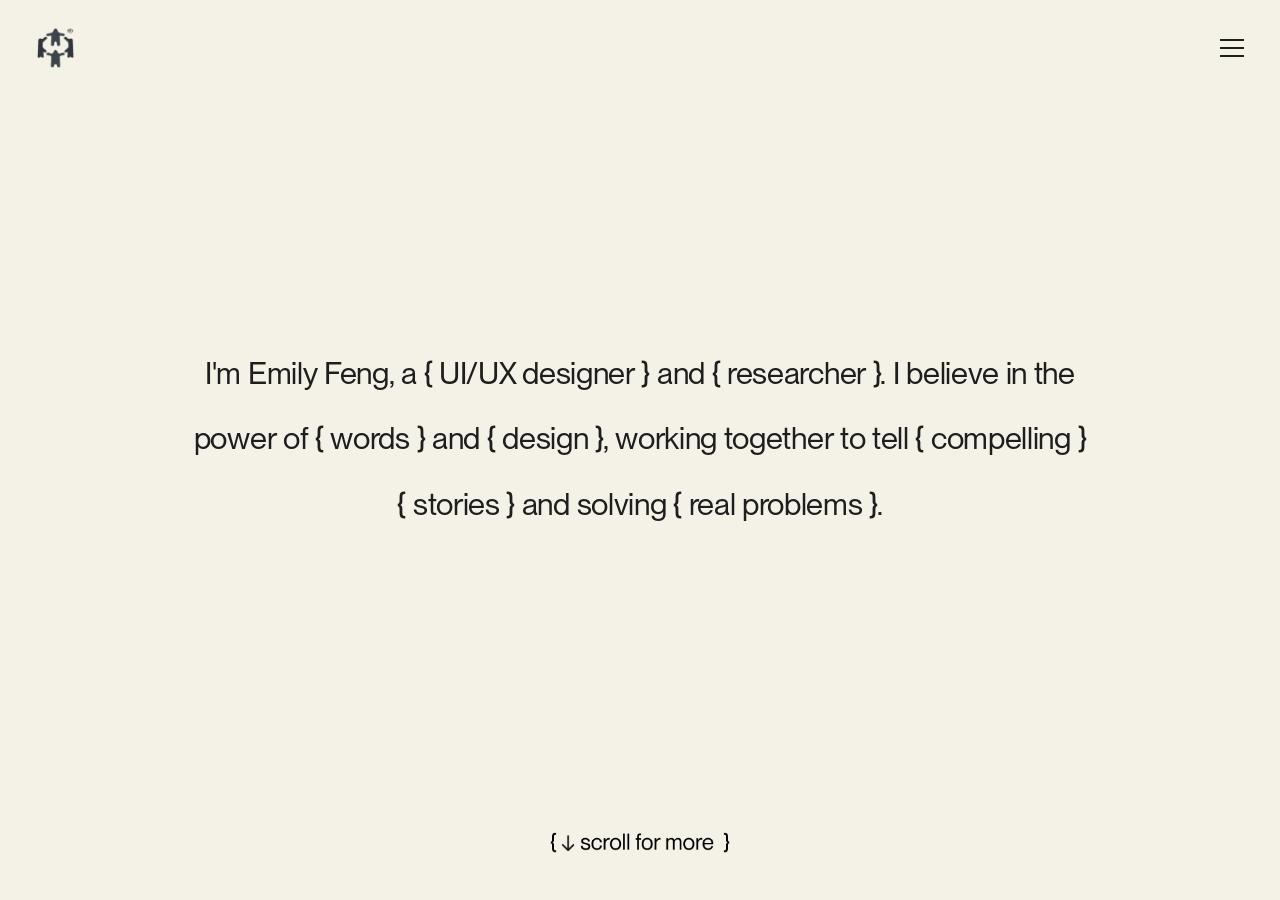
==== commit 9ef7cb9d: "Add play page for personal and creative work New play.html groups side projects into Design (About H" ====
--- a/index.html
+++ b/index.html
@@ -23,7 +23,8 @@
         <nav class="menu-nav" aria-label="Main">
             <a href="index.html" class="menu-link" style="--i:0">{ hello }</a>
             <a href="work.html" class="menu-link" style="--i:1">{ work }</a>
-            <a href="about.html" class="menu-link" style="--i:2">{ about }</a>
+            <a href="play.html" class="menu-link" style="--i:2">{ play }</a>
+            <a href="about.html" class="menu-link" style="--i:3">{ about }</a>
         </nav>
     </div>
 
--- a/css/site.css
+++ b/css/site.css
@@ -10,6 +10,15 @@
 }
 
 @font-face {
+    font-family: 'PP Neue Montreal';
+    src: url('../fonts/PPNeueMontreal-Medium.otf') format('opentype'),
+         url('../fonts/PPNeueMontreal-Medium.ttf') format('truetype');
+    font-weight: 500;
+    font-style: normal;
+    font-display: swap;
+}
+
+@font-face {
     font-family: 'PP Eiko';
     src: url('../fonts/PPEiko-LightItalic.otf') format('opentype'),
          url('../fonts/PPEiko-LightItalic.ttf') format('truetype');
@@ -28,11 +37,17 @@
     /* 1 design px at a 1920px-wide artboard; scales down on smaller screens */
     --u: clamp(0.5px, calc(100vw / 1920), 1px);
 
-    --header-h: calc(208 * var(--u));
+    --header-h: calc(144 * var(--u));
     --gutter: max(16px, calc(54 * var(--u)));
 
     --font-sans: 'PP Neue Montreal', 'Helvetica Neue', Helvetica, Arial, sans-serif;
     --font-serif: 'PP Eiko', 'Times New Roman', Georgia, serif;
+
+    /* Playful accents (about + play pages), pulled from the seaside photo */
+    --sign-red: #B3263A;
+    --sand: #F2D27A;
+    --sky: #A9CBEA;
+    --kelp: #A8BE84;
 
     --ease-pop: cubic-bezier(0.34, 1.56, 0.64, 1);
     --ease-out: cubic-bezier(0.22, 1, 0.36, 1);
@@ -111,8 +126,8 @@
 
 .logo-link {
     display: block;
-    width: calc(82 * var(--u));
-    min-width: 44px;
+    width: calc(58 * var(--u));
+    min-width: 34px;
     transition: opacity 0.25s ease;
 }
 
@@ -130,8 +145,8 @@
 
 .menu-toggle {
     position: relative;
-    width: calc(42 * var(--u));
-    min-width: 32px;
+    width: calc(30 * var(--u));
+    min-width: 24px;
     aspect-ratio: 42 / 30;
     transition: opacity 0.25s ease;
 }
@@ -596,27 +611,1374 @@
     transform: scaleX(-1) translateX(6px);
 }
 
+/* ---------- Case study: long-form layout ---------- */
+
+.cs {
+    --cs-max: calc(1612 * var(--u));
+    --cs-body: max(17px, calc(34 * var(--u)));
+    --cs-sub: max(16px, calc(30 * var(--u)));
+    color: #1E1E1E;
+}
+
+.cs-progress {
+    position: fixed;
+    inset: 0 auto auto 0;
+    z-index: 60;
+    width: 100%;
+    height: 3px;
+    background: #1E1E1E;
+    transform: scaleX(var(--p, 0));
+    transform-origin: 0 50%;
+}
+
+.cs-wrap {
+    width: min(100% - 2 * var(--gutter), var(--cs-max));
+    margin-inline: auto;
+}
+
+.cs-hero {
+    overflow: hidden;
+    background: var(--charcoal);
+}
+
+.cs-hero img {
+    width: 100%;
+    height: auto;
+    animation: cs-hero-in 1.4s var(--ease-out) both;
+}
+
+@keyframes cs-hero-in {
+    from { clip-path: inset(0 0 100% 0); filter: blur(8px); }
+    to { clip-path: inset(0); filter: none; }
+}
+
+.cs p,
+.cs dd {
+    font-size: var(--cs-body);
+    line-height: 1.32;
+    color: #1E1E1E;
+}
+
+.cs p + p {
+    margin-top: 1em;
+}
+
+.cs strong {
+    font-weight: 500;
+}
+
+.cs-label {
+    font-weight: 500;
+    font-size: var(--cs-sub);
+    line-height: 1.25;
+    color: #1E1E1E;
+}
+
+/* Overview / meta labels: Regular at 50% */
+.cs-label--meta {
+    font-weight: 400;
+    opacity: 0.5;
+}
+
+.cs-title {
+    font-weight: 400;
+    font-size: max(32px, calc(60 * var(--u)));
+    line-height: 1.1;
+    margin-bottom: calc(110 * var(--u));
+}
+
+.cs-intro {
+    padding-top: calc(110 * var(--u));
+}
+
+.cs-grid {
+    display: grid;
+    column-gap: calc(80 * var(--u));
+    row-gap: 32px;
+}
+
+.cs-grid .cs-label {
+    margin-bottom: calc(24 * var(--u));
+}
+
+.cs-grid--overview { grid-template-columns: minmax(0, 1.55fr) minmax(0, 1fr); }
+.cs-grid--half     { grid-template-columns: repeat(2, minmax(0, 1fr)); }
+.cs-grid--row      { grid-template-columns: minmax(0, 586fr) minmax(0, 1026fr); column-gap: 0; }
+
+.cs-meta dd + dt {
+    margin-top: calc(40 * var(--u));
+}
+
+.cs-media {
+    margin-top: calc(160 * var(--u));
+    margin-bottom: calc(80 * var(--u));
+}
+
+.cs-media + .cs-media {
+    margin-top: calc(100 * var(--u));
+}
+
+.cs-media img,
+.cs-media video {
+    width: 100%;
+    height: auto;
+}
+
+.cs-media--frame {
+    background: var(--charcoal);
+}
+
+.cs-media--wide {
+    width: calc(100% * 1639 / 1612);
+}
+
+.cs-caption {
+    margin-top: calc(-40 * var(--u));
+}
+
+.cs-caption--center {
+    margin-top: calc(-20 * var(--u));
+    text-align: center;
+}
+
+/* Image left, text right (Case 1 challenge) */
+.cs-grid--feature {
+    grid-template-columns: minmax(0, 598fr) minmax(0, 915fr);
+    column-gap: calc(99 * var(--u));
+    align-items: start;
+    margin-top: calc(160 * var(--u));
+}
+
+.cs-media--flush {
+    margin: 0;
+}
+
+.cs-label--lead {
+    margin-bottom: calc(24 * var(--u));
+}
+
+.cs-media--narrow {
+    width: min(100%, calc(862 * var(--u)));
+    margin-inline: auto;
+}
+
+.cs-grid--spaced {
+    margin-top: calc(140 * var(--u));
+}
+
+.visually-hidden {
+    position: absolute;
+    width: 1px;
+    height: 1px;
+    overflow: hidden;
+    clip-path: inset(50%);
+    white-space: nowrap;
+}
+
+/* ---------- Film quote: clip rolls in behind the quote on scroll ---------- */
+
+.cs-film {
+    position: relative;
+    display: flex;
+    align-items: center;
+    min-height: max(340px, calc(526 * var(--u)));
+    margin-top: calc(180 * var(--u));
+    overflow: hidden;
+    background: #0d0d0b;
+    isolation: isolate;
+}
+
+.cs-film-media {
+    position: absolute;
+    inset: 0;
+    z-index: -1;
+}
+
+.cs-film-media video {
+    width: 100%;
+    height: 100%;
+    object-fit: cover;
+}
+
+/* Darken the footage and add a vignette so white type stays legible */
+.cs-film-media::before {
+    content: '';
+    position: absolute;
+    inset: 0;
+    z-index: 1;
+    background:
+        radial-gradient(ellipse at center, rgba(0, 0, 0, 0.25) 30%, rgba(0, 0, 0, 0.75) 100%),
+        rgba(20, 14, 8, 0.35);
+}
+
+/* Film grain */
+.cs-film-media::after {
+    content: '';
+    position: absolute;
+    inset: -50%;
+    z-index: 2;
+    background-image: url("data:image/svg+xml,%3Csvg xmlns='http://www.w3.org/2000/svg' width='160' height='160'%3E%3Cfilter id='n'%3E%3CfeTurbulence type='fractalNoise' baseFrequency='0.9' numOctaves='2' stitchTiles='stitch'/%3E%3C/filter%3E%3Crect width='100%25' height='100%25' filter='url(%23n)'/%3E%3C/svg%3E");
+    opacity: 0.12;
+    mix-blend-mode: overlay;
+    animation: cs-grain 0.6s steps(4) infinite;
+    pointer-events: none;
+}
+
+@keyframes cs-grain {
+    0%   { transform: translate(0, 0); }
+    25%  { transform: translate(-3%, 2%); }
+    50%  { transform: translate(2%, -3%); }
+    75%  { transform: translate(-2%, -1%); }
+    100% { transform: translate(1%, 3%); }
+}
+
+.cs-film-inner {
+    position: relative;
+    padding-block: calc(150 * var(--u)) calc(110 * var(--u));
+}
+
+.cs-film-note {
+    position: absolute;
+    top: calc(20 * var(--u));
+    left: calc(1013 * var(--u));
+    width: calc(596 * var(--u));
+}
+
+.cs-film-note img {
+    display: block;
+    width: 100%;
+    height: auto;
+}
+
+.cs-film-note--dark {
+    position: absolute;
+    inset: 0;
+}
+
+.cs .cs-quote p {
+    max-width: calc(1400 * var(--u));
+    margin-inline: auto;
+    font-size: max(22px, calc(50 * var(--u)));
+    font-weight: 400;
+    line-height: 1.2;
+    text-align: center;
+    color: var(--white);
+}
+
+/* Before the clip rolls: page-coloured band with dark type, like the static layout */
+.js .cs-film {
+    background: var(--cream);
+    transition: background-color 0.6s ease 0.6s;
+}
+
+.js .cs-film-media {
+    clip-path: inset(50% 0 50% 0);
+    transition: clip-path 1.4s var(--ease-out);
+}
+
+.js .cs-film-media video {
+    transform: scale(1.15);
+    filter: blur(6px) brightness(1.6);
+    transition: transform 2.4s var(--ease-out), filter 1.6s ease;
+}
+
+.js .cs .cs-quote p {
+    color: #1E1E1E;
+    transition: color 0.8s ease 0.35s;
+}
+
+.js .cs-film-note--dark  { opacity: 1; transition: opacity 0.8s ease 0.35s; }
+.js .cs-film-note--light { opacity: 0; transition: opacity 0.8s ease 0.35s; }
+
+.js .cs-film.is-rolling {
+    background: #0d0d0b;
+    transition-delay: 0s;
+}
+
+.js .cs-film.is-rolling .cs-film-media {
+    clip-path: inset(0);
+}
+
+.js .cs-film.is-rolling .cs-film-media video {
+    transform: none;
+    filter: none;
+}
+
+.js .cs-film.is-rolling .cs-quote p        { color: var(--white); }
+.js .cs-film.is-rolling .cs-film-note--dark  { opacity: 0; }
+.js .cs-film.is-rolling .cs-film-note--light { opacity: 1; }
+
+.cs-after-film {
+    margin-top: calc(110 * var(--u));
+}
+
+@media (prefers-reduced-motion: reduce) {
+    .cs-film-media::after { animation: none; }
+}
+
+.cs-divider {
+    display: flex;
+    align-items: flex-end;
+    gap: calc(24 * var(--u));
+    margin-top: calc(140 * var(--u));
+    padding-left: calc(586 * var(--u));
+}
+
+.cs-divider-arrow {
+    flex: none;
+    width: max(14px, calc(24 * var(--u)));
+    height: max(90px, calc(170 * var(--u)));
+    color: #1E1E1E;
+    margin-left: calc(-12 * var(--u));
+}
+
+.cs-divider-arrow path {
+    stroke-dasharray: 220;
+    stroke-dashoffset: 220;
+}
+
+.js .cs-divider.in-view .cs-divider-arrow path {
+    stroke-dashoffset: 0;
+    transition: stroke-dashoffset 1.4s var(--ease-out) 0.15s;
+}
+
+.cs-divider.in-view .cs-divider-arrow {
+    animation: cs-arrow-bob 2.4s ease-in-out 1.6s infinite;
+}
+
+@keyframes cs-arrow-bob {
+    0%, 100% { transform: none; }
+    50% { transform: translateY(8px); }
+}
+
+.cs-reflection {
+    margin-top: calc(180 * var(--u));
+    padding-block: calc(160 * var(--u));
+    background: var(--charcoal);
+}
+
+.cs-reflection p,
+.cs-reflection .cs-label {
+    color: var(--cream);
+}
+
+.cs-nav {
+    margin-block: calc(80 * var(--u)) calc(120 * var(--u));
+    border-top: 0;
+}
+
+/* Scroll reveals (only hidden once JS confirms it is running) */
+.js .reveal {
+    opacity: 0;
+    transform: translateY(40px);
+    filter: blur(6px);
+    transition: opacity 0.9s ease, transform 1s var(--ease-out), filter 0.9s ease;
+    transition-delay: calc(var(--d, 0) * 0.14s);
+}
+
+.js .reveal.in-view {
+    opacity: 1;
+    transform: none;
+    filter: none;
+}
+
+.js .reveal-media {
+    clip-path: inset(12% 6% 12% 6%);
+    opacity: 0.2;
+    transition: clip-path 1.3s var(--ease-out), opacity 0.9s ease;
+}
+
+.js .reveal-media > img,
+.js .reveal-media > video {
+    transform: scale(1.12);
+    transition: transform 1.6s var(--ease-out);
+}
+
+.js .reveal-media.in-view {
+    clip-path: inset(0);
+    opacity: 1;
+}
+
+.js .reveal-media.in-view > img,
+.js .reveal-media.in-view > video {
+    transform: none;
+}
+
+@media (max-width: 800px) {
+    .cs-grid--overview,
+    .cs-grid--half,
+    .cs-grid--row,
+    .cs-grid--feature {
+        grid-template-columns: 1fr;
+    }
+
+    .cs-film-inner {
+        padding-block: 40px 56px;
+    }
+
+    .cs-film-note {
+        position: relative;
+        top: auto;
+        left: auto;
+        width: min(260px, 70%);
+        margin: 0 0 16px auto;
+    }
+
+    .cs-grid--row .cs-label br {
+        display: none;
+    }
+
+    .cs-divider {
+        padding-left: 0;
+    }
+
+    .cs-media--wide {
+        width: 100%;
+    }
+}
+
+/* ---------- Case study: Study Spot diagrams ---------- */
+
+.cs--studyspot {
+    --accent: #0A6FD8;
+    --accent-tint: #E4EFFB;
+    --cs-small: max(14px, calc(22 * var(--u)));
+    --cs-tiny: max(12px, calc(18 * var(--u)));
+}
+
+.cs-hero--light {
+    background: var(--white);
+}
+
+/* Client patterns as speech bubbles */
+.cs-bubbles {
+    display: flex;
+    justify-content: space-between;
+    gap: calc(40 * var(--u));
+    margin-top: calc(160 * var(--u));
+    margin-bottom: calc(120 * var(--u));
+}
+
+.cs .cs-bubble {
+    position: relative;
+    flex: 0 1 calc(470 * var(--u));
+    min-width: 0;
+    padding: calc(40 * var(--u)) calc(48 * var(--u));
+    border-radius: max(14px, calc(24 * var(--u)));
+    background: var(--accent);
+    color: var(--white);
+    font-size: max(17px, calc(32 * var(--u)));
+    line-height: 1.25;
+}
+
+.cs .cs-bubble + .cs-bubble { margin-top: 0; }
+.cs-bubble--left  { align-self: flex-start; margin-top: calc(70 * var(--u)) !important; }
+.cs-bubble--mid   { align-self: flex-end;   margin-top: calc(170 * var(--u)) !important; }
+.cs-bubble--right { align-self: flex-start; }
+
+.cs-bubble::after {
+    content: '';
+    position: absolute;
+    bottom: calc(-30 * var(--u));
+    width: calc(60 * var(--u));
+    height: calc(36 * var(--u));
+    min-width: 22px;
+    min-height: 14px;
+    background: inherit;
+}
+
+.cs-bubble--left::after  { left: 0;  clip-path: polygon(0 100%, 30% 0, 100% 0); }
+.cs-bubble--mid::after   { left: 50%; transform: translateX(-50%); clip-path: polygon(50% 100%, 20% 0, 80% 0); }
+.cs-bubble--right::after { right: 0; clip-path: polygon(100% 100%, 0 0, 70% 0); }
+
+/* Research question band */
+.cs-band {
+    margin-top: calc(180 * var(--u));
+    padding-block: calc(150 * var(--u));
+    background: var(--accent);
+}
+
+.cs .cs-band-kicker {
+    text-align: center;
+    color: var(--white);
+    opacity: 0.7;
+    font-size: var(--cs-sub);
+    margin-bottom: calc(32 * var(--u));
+}
+
+.js .cs-band .cs-quote p,
+.cs-band .cs-quote p {
+    color: var(--white);
+}
+
+/* Diagram panels */
+.cs-diagram {
+    padding: calc(80 * var(--u)) calc(72 * var(--u)) calc(64 * var(--u));
+    background: var(--white);
+}
+
+.cs .cs-diagram-cap {
+    margin-top: calc(56 * var(--u));
+    font-size: var(--cs-small);
+    line-height: 1.4;
+    color: var(--muted);
+}
+
+/* Timeline */
+.cs-timeline {
+    display: grid;
+    grid-template-columns: repeat(8, minmax(0, 1fr));
+    grid-template-rows: auto 2px auto;
+    list-style: none;
+}
+
+.cs-timeline::before {
+    content: '';
+    grid-column: 1 / -1;
+    grid-row: 2;
+    background: var(--accent);
+}
+
+.cs-timeline li {
+    grid-column: var(--c);
+    display: flex;
+    flex-direction: column;
+    align-items: center;
+}
+
+.cs-timeline li.is-up   { grid-row: 1; justify-content: flex-end; }
+.cs-timeline li.is-down { grid-row: 3; }
+
+.cs-timeline li::after {
+    content: '';
+    width: 2px;
+    height: calc(56 * var(--u));
+    min-height: 24px;
+    background: var(--accent);
+}
+
+.cs-timeline li.is-down::after { order: -1; }
+
+.cs-timeline span {
+    flex: none;
+    display: flex;
+    align-items: center;
+    justify-content: center;
+    width: max(118px, calc(200 * var(--u)));
+    aspect-ratio: 1;
+    padding: 14%;
+    border-radius: 50%;
+    background: var(--accent-tint);
+    color: var(--accent);
+    font-size: var(--cs-tiny);
+    line-height: 1.3;
+    text-align: center;
+}
+
+.cs-timeline li.is-key span {
+    background: var(--accent);
+    color: var(--white);
+}
+
+.cs-timeline li.is-small span {
+    width: max(92px, calc(140 * var(--u)));
+    padding: 10%;
+    border: 2px dashed var(--accent);
+    background: transparent;
+}
+
+.cs-timeline-bracket {
+    position: relative;
+    width: calc(100% * 3 / 8);
+    margin: calc(28 * var(--u)) 0 0 calc(100% * 2.5 / 8);
+    height: calc(32 * var(--u));
+    min-height: 14px;
+    border: 2px solid var(--accent);
+    border-top: 0;
+}
+
+.cs .cs-timeline-bracket span {
+    position: absolute;
+    top: calc(100% + 12px);
+    left: 50%;
+    transform: translateX(-50%);
+    white-space: nowrap;
+    font-size: var(--cs-tiny);
+    font-weight: 500;
+    color: var(--accent);
+}
+
+/* Method cards */
+.cs-methods {
+    display: grid;
+    grid-template-columns: repeat(3, minmax(0, 1fr));
+    gap: calc(40 * var(--u));
+    margin-top: calc(120 * var(--u));
+}
+
+.cs-method {
+    padding: calc(48 * var(--u)) calc(44 * var(--u));
+    border: 1.5px solid var(--accent);
+    border-radius: max(14px, calc(24 * var(--u)));
+    background: var(--white);
+}
+
+.cs .cs-method-num {
+    font-size: var(--cs-small);
+    color: var(--accent);
+}
+
+.cs-method-title {
+    margin: calc(12 * var(--u)) 0 calc(36 * var(--u));
+    font-weight: 500;
+    font-size: var(--cs-sub);
+    line-height: 1.2;
+    color: var(--accent);
+}
+
+.cs-method dt {
+    font-size: var(--cs-tiny);
+    color: var(--muted);
+}
+
+.cs .cs-method dd {
+    margin-bottom: calc(24 * var(--u));
+    font-size: var(--cs-small);
+    line-height: 1.35;
+}
+
+/* Session flow */
+.cs-flow {
+    display: flex;
+    align-items: center;
+    gap: calc(24 * var(--u));
+}
+
+.cs-flow-step {
+    flex: 1 1 0;
+    align-self: stretch;
+    padding: calc(40 * var(--u));
+    border: 1.5px solid var(--accent);
+    border-radius: max(14px, calc(24 * var(--u)));
+}
+
+.cs-flow-step--wide {
+    flex-grow: 1.7;
+    background: var(--accent-tint);
+    border-color: transparent;
+}
+
+.cs .cs-flow-kicker {
+    margin-bottom: calc(24 * var(--u));
+    font-weight: 500;
+    font-size: var(--cs-small);
+    color: var(--accent);
+}
+
+.cs-flow-arrow {
+    flex: none;
+    width: max(24px, calc(40 * var(--u)));
+    color: var(--accent);
+}
+
+.cs-flow-sites {
+    display: flex;
+    flex-wrap: wrap;
+    gap: 8px;
+    margin-bottom: calc(28 * var(--u));
+}
+
+.cs-flow-sites span {
+    padding: 0.35em 1em;
+    border: 1.5px solid var(--accent);
+    border-radius: 999px;
+    font-size: var(--cs-tiny);
+    color: var(--accent);
+}
+
+.cs-flow-sites span.is-ours {
+    background: var(--accent);
+    color: var(--white);
+}
+
+.cs-flow-tasks {
+    display: grid;
+    grid-template-columns: repeat(2, minmax(0, 1fr));
+    gap: calc(16 * var(--u)) calc(28 * var(--u));
+    list-style: none;
+    counter-reset: task;
+}
+
+.cs-flow-tasks li,
+.cs-flow-list li {
+    font-size: var(--cs-small);
+    line-height: 1.3;
+}
+
+.cs-flow-tasks li {
+    counter-increment: task;
+    display: flex;
+    gap: 0.6em;
+}
+
+.cs-flow-tasks li::before {
+    content: counter(task, decimal-leading-zero);
+    color: var(--accent);
+}
+
+.cs-flow-list {
+    list-style: none;
+}
+
+.cs-flow-list li + li {
+    margin-top: calc(14 * var(--u));
+}
+
+.cs-flow-list li::before {
+    content: '— ';
+    color: var(--accent);
+}
+
+/* Journey: barrier above, fix below */
+.cs-journey {
+    display: grid;
+    grid-template-columns: repeat(4, minmax(0, 1fr));
+    gap: calc(32 * var(--u));
+    list-style: none;
+}
+
+.cs-journey li {
+    display: flex;
+    flex-direction: column;
+    gap: calc(20 * var(--u));
+}
+
+.cs .cs-journey p {
+    margin: 0;
+    font-size: var(--cs-small);
+    line-height: 1.3;
+}
+
+.cs .cs-journey-step {
+    position: relative;
+    display: flex;
+    align-items: center;
+    gap: 0.6em;
+    padding-bottom: calc(20 * var(--u));
+    border-bottom: 2px solid var(--accent);
+    font-weight: 500;
+    font-size: var(--cs-sub);
+}
+
+.cs-journey-step span {
+    display: inline-grid;
+    place-items: center;
+    width: 2em;
+    height: 2em;
+    border-radius: 50%;
+    background: var(--accent);
+    color: var(--white);
+    font-size: 0.6em;
+}
+
+.cs .cs-journey-wall,
+.cs .cs-journey-fix {
+    position: relative;
+    flex: 1;
+    padding: calc(28 * var(--u)) calc(28 * var(--u)) calc(28 * var(--u)) calc(64 * var(--u));
+    border-radius: max(10px, calc(18 * var(--u)));
+}
+
+.cs .cs-journey-wall {
+    border: 1.5px dashed var(--charcoal);
+}
+
+.cs .cs-journey-fix {
+    background: var(--accent);
+    color: var(--white);
+}
+
+.cs-journey-wall::before,
+.cs-journey-fix::before {
+    position: absolute;
+    left: calc(26 * var(--u));
+    top: calc(28 * var(--u));
+    font-weight: 500;
+}
+
+.cs-journey-wall::before { content: '×'; }
+.cs-journey-fix::before  { content: '→'; }
+
+.cs-journey-key {
+    display: flex;
+    flex-wrap: wrap;
+    gap: 8px 32px;
+    margin-top: calc(48 * var(--u));
+    font-size: var(--cs-tiny);
+    color: var(--muted);
+}
+
+.cs-journey-key span::before {
+    content: '';
+    display: inline-block;
+    width: 1.4em;
+    height: 0.9em;
+    margin-right: 0.5em;
+    vertical-align: -0.1em;
+    border-radius: 4px;
+}
+
+.cs-journey-key .is-wall::before { border: 1.5px dashed var(--charcoal); }
+.cs-journey-key .is-fix::before  { background: var(--accent); }
+
+/* Findings */
+.cs-finding {
+    margin-top: calc(80 * var(--u));
+    padding-top: calc(80 * var(--u));
+    border-top: 1px solid rgba(30, 30, 30, 0.2);
+}
+
+.cs-finding:first-child {
+    margin-top: calc(40 * var(--u));
+}
+
+.cs-list {
+    margin-top: 1em;
+    list-style: none;
+}
+
+.cs-list li {
+    position: relative;
+    padding-left: 1.2em;
+    font-size: var(--cs-body);
+    line-height: 1.32;
+}
+
+.cs-list li + li {
+    margin-top: 0.5em;
+}
+
+.cs-list li::before {
+    content: '';
+    position: absolute;
+    left: 0;
+    top: 0.5em;
+    width: 0.45em;
+    height: 0.45em;
+    border-radius: 50%;
+    background: var(--accent);
+}
+
+@media (max-width: 800px) {
+    .cs-bubbles {
+        flex-direction: column;
+        gap: 36px;
+    }
+
+    .cs-bubble--left,
+    .cs-bubble--mid,
+    .cs-bubble--right {
+        align-self: stretch;
+        margin-top: 0 !important;
+    }
+
+    .cs-diagram {
+        padding: 28px 20px;
+    }
+
+    .cs-timeline {
+        display: flex;
+        flex-direction: column;
+        gap: 12px;
+        padding-left: 18px;
+        border-left: 2px solid var(--accent);
+    }
+
+    .cs-timeline::before,
+    .cs-timeline li::after {
+        display: none;
+    }
+
+    .cs-timeline li {
+        align-items: flex-start;
+    }
+
+    .cs-timeline span,
+    .cs-timeline li.is-small span {
+        width: auto;
+        aspect-ratio: auto;
+        padding: 10px 16px;
+        border-radius: 999px;
+        text-align: left;
+    }
+
+    .cs-timeline-bracket {
+        display: none;
+    }
+
+    .cs-methods,
+    .cs-journey {
+        grid-template-columns: 1fr;
+    }
+
+    .cs-journey {
+        gap: 40px;
+    }
+
+    .cs-flow {
+        flex-direction: column;
+        align-items: stretch;
+    }
+
+    .cs-flow-arrow {
+        align-self: center;
+        transform: rotate(90deg);
+    }
+
+    .cs-flow-tasks {
+        grid-template-columns: 1fr;
+    }
+
+    .cs .cs-journey-wall,
+    .cs .cs-journey-fix {
+        padding-left: 40px;
+    }
+
+    .cs-journey-wall::before,
+    .cs-journey-fix::before {
+        left: 16px;
+    }
+}
+
 /* ---------- About ---------- */
 
 .about-body {
-    max-width: calc(1100 * var(--u) + 2 * var(--gutter));
+    max-width: calc(1440 * var(--u) + 2 * var(--gutter));
     margin: 0 auto;
-    padding: calc(80 * var(--u)) var(--gutter) calc(140 * var(--u));
-}
-
-.about-lead {
+    padding: calc(96 * var(--u)) var(--gutter) calc(120 * var(--u));
+}
+
+.about-body p {
+    font-size: max(17px, calc(28 * var(--u)));
+    line-height: 1.45;
+    margin-bottom: 1em;
+}
+
+/* Quote: wipes in like it's being written */
+.about-quote {
+    position: relative;
+    max-width: calc(1240 * var(--u));
+    margin: 0 0 calc(110 * var(--u)) calc(70 * var(--u));
+}
+
+.about-quote p {
     font-family: var(--font-serif);
     font-style: italic;
     font-weight: 300;
-    font-size: max(26px, calc(46 * var(--u)));
-    line-height: 1.25;
-    margin-bottom: calc(64 * var(--u));
-}
-
-.about-body p {
-    font-size: max(17px, calc(28 * var(--u)));
-    line-height: 1.4;
-    margin-bottom: 1em;
+    font-size: max(26px, calc(50 * var(--u)));
+    line-height: 1.2;
+    margin-bottom: 0.6em;
+}
+
+.about-quote cite {
+    font-style: normal;
+    color: var(--muted);
+    font-size: max(15px, calc(22 * var(--u)));
+}
+
+.about-quote-mark {
+    position: absolute;
+    left: calc(-80 * var(--u));
+    top: calc(-50 * var(--u));
+    font-family: var(--font-serif);
+    font-style: italic;
+    font-size: max(80px, calc(180 * var(--u)));
+    line-height: 1;
+    color: var(--sign-red);
+    pointer-events: none;
+}
+
+.js .about-quote p,
+.js .about-quote cite {
+    clip-path: inset(0 100% 0 0);
+    transition: clip-path 1.3s var(--ease-out);
+}
+
+.js .about-quote cite {
+    display: inline-block;
+    transition-delay: 0.9s;
+}
+
+.js .about-quote-mark {
+    opacity: 0;
+    transform: scale(0.4) rotate(-40deg);
+    transition: opacity 0.3s ease, transform 0.8s var(--ease-pop);
+}
+
+.about-quote.is-in p,
+.about-quote.is-in cite {
+    clip-path: inset(0 0 0 0);
+}
+
+.about-quote.is-in .about-quote-mark {
+    opacity: 1;
+    transform: rotate(-8deg);
+}
+
+/* Photo + text */
+.about-grid {
+    display: grid;
+    grid-template-columns: minmax(0, 5fr) minmax(0, 7fr);
+    gap: calc(120 * var(--u));
+    align-items: start;
+}
+
+.about-photo {
+    position: sticky;
+    top: calc(var(--header-h) + 56 * var(--u));
+    padding-top: calc(40 * var(--u));
+}
+
+/* The photo peels off the page and springs up like a sticker */
+.about-photo-pop {
+    position: relative;
+    perspective: 900px;
+    transform: rotate(-3deg);
+    filter: drop-shadow(0 calc(28 * var(--u)) calc(30 * var(--u)) rgba(30, 30, 30, 0.22));
+    animation: photo-pop 1.1s var(--ease-out) 0.3s both;
+}
+
+@keyframes photo-pop {
+    0% {
+        opacity: 0;
+        transform: translateY(60px) scale(0.8) rotate(-14deg);
+        filter: drop-shadow(0 0 0 rgba(30, 30, 30, 0));
+    }
+    45% {
+        opacity: 1;
+        transform: translateY(-18px) scale(1.05) rotate(3deg);
+    }
+    70% {
+        transform: translateY(5px) scale(0.98) rotate(-5deg);
+    }
+    100% {
+        transform: rotate(-3deg);
+        filter: drop-shadow(0 calc(28 * var(--u)) calc(30 * var(--u)) rgba(30, 30, 30, 0.22));
+    }
+}
+
+.about-photo-card {
+    --tx: 0;
+    --ty: 0;
+    position: relative;
+    display: block;
+    width: 100%;
+    padding: max(10px, calc(18 * var(--u)));
+    padding-bottom: max(28px, calc(56 * var(--u)));
+    background: var(--white);
+    transform: rotateX(calc(var(--ty) * -12deg)) rotateY(calc(var(--tx) * 14deg));
+    transition: transform 0.5s var(--ease-pop);
+}
+
+.about-photo-card img {
+    width: 100%;
+    height: auto;
+}
+
+.about-photo-card:hover,
+.about-photo-card:focus-visible {
+    transform: translateY(-10px) rotate(3deg) scale(1.02) rotateX(calc(var(--ty) * -12deg)) rotateY(calc(var(--tx) * 14deg));
+}
+
+.about-photo-card:focus-visible {
+    outline: 2px solid var(--charcoal);
+    outline-offset: 6px;
+}
+
+.about-photo-card.is-poked {
+    animation: photo-boing 0.5s var(--ease-pop);
+}
+
+@keyframes photo-boing {
+    0% { transform: scale(1); }
+    30% { transform: scale(0.94, 0.9) rotate(-2deg); }
+    65% { transform: scale(1.04, 1.06) rotate(2deg); }
+    100% { transform: scale(1); }
+}
+
+/* Strip of tape holding the photo down */
+.about-photo-tape {
+    position: absolute;
+    left: 50%;
+    top: max(-14px, calc(-26 * var(--u)));
+    width: 34%;
+    height: max(24px, calc(46 * var(--u)));
+    background: rgba(242, 210, 122, 0.75);
+    transform: translateX(-50%) rotate(-4deg);
+    mix-blend-mode: multiply;
+    animation: tape-on 0.5s var(--ease-pop) 1.2s both;
+}
+
+@keyframes tape-on {
+    from { opacity: 0; transform: translateX(-50%) translateY(-20px) rotate(-18deg) scaleX(0.6); }
+    to { opacity: 1; transform: translateX(-50%) rotate(-4deg); }
+}
+
+/* "hi there!" speech bubble, pointing at Emily */
+.about-bubble {
+    position: absolute;
+    right: -9%;
+    top: 6%;
+    z-index: 2;
+    pointer-events: none;
+    animation: bubble-bob 3.2s ease-in-out 2.2s infinite;
+}
+
+@keyframes bubble-bob {
+    0%, 100% { transform: translateY(0) rotate(0deg); }
+    50% { transform: translateY(-6px) rotate(2deg); }
+}
+
+.about-bubble-inner {
+    position: relative;
+    padding: 0.55em 1em 0.6em;
+    font-family: var(--font-serif);
+    font-style: italic;
+    font-weight: 300;
+    white-space: nowrap;
+    color: var(--charcoal);
+    background: var(--white);
+    border: 2px solid var(--charcoal);
+    border-radius: 999px;
+    transform-origin: 15% 120%;
+    animation: bubble-pop 0.7s var(--ease-pop) 1.3s both;
+}
+
+/* Beats .about-body p */
+.about-body .about-bubble-inner {
+    font-size: max(18px, calc(32 * var(--u)));
+    line-height: 1.1;
+    margin: 0;
+}
+
+/* Tail */
+.about-bubble-inner::before,
+.about-bubble-inner::after {
+    content: "";
+    position: absolute;
+    left: 18%;
+    top: 100%;
+    border-style: solid;
+}
+
+.about-bubble-inner::before {
+    border-width: 18px 6px 0 14px;
+    border-color: var(--charcoal) transparent transparent transparent;
+}
+
+.about-bubble-inner::after {
+    margin-top: -3px;
+    margin-left: 3px;
+    border-width: 13px 4px 0 10px;
+    border-color: var(--white) transparent transparent transparent;
+}
+
+.about-bubble-inner.is-swapping {
+    animation: bubble-pop 0.5s var(--ease-pop) both;
+}
+
+@keyframes bubble-pop {
+    0% { opacity: 0; transform: scale(0) rotate(-20deg); }
+    60% { opacity: 1; transform: scale(1.12) rotate(4deg); }
+    100% { opacity: 1; transform: scale(1) rotate(-3deg); }
+}
+
+.about-sparkle {
+    position: absolute;
+    left: max(-22px, calc(-44 * var(--u)));
+    bottom: 14%;
+    width: max(34px, calc(64 * var(--u)));
+    fill: var(--sign-red);
+    animation: sparkle-in 0.8s var(--ease-pop) 1.6s both, sparkle-spin 9s linear 2.4s infinite;
+}
+
+@keyframes sparkle-in {
+    from { opacity: 0; transform: scale(0) rotate(-90deg); }
+    to { opacity: 1; transform: scale(1) rotate(0deg); }
+}
+
+@keyframes sparkle-spin {
+    to { transform: rotate(360deg); }
+}
+
+.about-photo-caption {
+    margin-top: calc(34 * var(--u));
+    text-align: center;
+    font-family: var(--font-serif);
+    font-style: italic;
+    font-weight: 300;
+    font-size: max(15px, calc(22 * var(--u)));
+    color: var(--muted);
+    animation: cue-in 0.8s var(--ease-out) 2s both;
+}
+
+/* Paragraphs land with a little tilt, then settle */
+.about-text {
+    padding-top: calc(40 * var(--u));
+}
+
+.js .about-text [data-reveal] {
+    opacity: 0;
+    transform: translateY(48px) rotate(1.5deg);
+    transform-origin: 0 100%;
+    transition: opacity 0.6s ease, transform 0.9s var(--ease-pop);
+}
+
+.about-text [data-reveal].is-in {
+    opacity: 1;
+    transform: none;
+}
+
+.about-text p {
+    margin-bottom: 1.4em;
+}
+
+/* Hand-drawn circle */
+.doodle-circle {
+    position: relative;
+    white-space: nowrap;
+}
+
+.doodle-circle svg {
+    position: absolute;
+    left: -0.45em;
+    top: -0.35em;
+    width: calc(100% + 0.9em);
+    height: calc(100% + 0.7em);
+    overflow: visible;
+    pointer-events: none;
+}
+
+.doodle-circle path,
+.squiggle path {
+    fill: none;
+    stroke: var(--sign-red);
+    stroke-width: 2.5;
+    stroke-linecap: round;
+    vector-effect: non-scaling-stroke;
+    stroke-dasharray: 1;
+    stroke-dashoffset: 0;
+}
+
+.js .doodle-circle path,
+.js .squiggle path {
+    stroke-dashoffset: 1;
+    transition: stroke-dashoffset 1s var(--ease-out) 0.7s;
+}
+
+.is-in .doodle-circle path,
+.is-in .squiggle path {
+    stroke-dashoffset: 0;
+}
+
+/* Squiggle underline */
+.squiggle {
+    position: relative;
+    white-space: nowrap;
+}
+
+.squiggle svg {
+    position: absolute;
+    left: 0;
+    top: 100%;
+    width: 100%;
+    height: 0.4em;
+    overflow: visible;
+    pointer-events: none;
+}
+
+/* Sticker chips */
+.chip {
+    display: inline-block;
+    padding: 0 0.5em 0.08em;
+    border: 1.5px solid var(--charcoal);
+    border-radius: 999px;
+    line-height: 1.3;
+    white-space: nowrap;
+    color: var(--fg, var(--charcoal));
+    background: var(--bg, var(--sky));
+    transform: rotate(var(--r, 0deg));
+    transition: transform 0.45s var(--ease-pop);
+}
+
+.js .chip {
+    transform: scale(0) rotate(calc(var(--r, 0deg) * 6));
+    transition: transform 0.6s var(--ease-pop) calc(0.5s + var(--i, 0) * 0.12s);
+}
+
+.is-in .chip {
+    transform: rotate(var(--r, 0deg));
+}
+
+.is-in .chip:hover {
+    transform: scale(1.1) rotate(calc(var(--r, 0deg) * -1.5));
+    transition-delay: 0s;
+}
+
+/* Italic accent + marker highlight */
+.about-em {
+    font-family: var(--font-serif);
+    font-weight: 300;
+    font-size: 1.12em;
+}
+
+.hl {
+    background-image: linear-gradient(transparent 58%, var(--sand) 58%, var(--sand) 92%, transparent 92%);
+    background-repeat: no-repeat;
+    background-size: 100% 100%;
+    -webkit-box-decoration-break: clone;
+    box-decoration-break: clone;
+}
+
+.js .hl {
+    background-size: 0% 100%;
+    transition: background-size 0.9s var(--ease-out) 0.6s;
+}
+
+.is-in .hl {
+    background-size: 100% 100%;
+}
+
+/* "disappear" actually disappears */
+.vanish {
+    display: inline-block;
+    cursor: default;
+}
+
+.vanish span[aria-hidden] {
+    display: inline-block;
+    transition: opacity 0.35s ease, transform 0.35s ease, filter 0.35s ease;
+    transition-delay: calc((8 - var(--i, 0)) * 0.03s);
+}
+
+.vanish:hover span[aria-hidden],
+.vanish.is-gone span[aria-hidden] {
+    opacity: 0.08;
+    transform: translateY(-0.3em);
+    filter: blur(4px);
+    transition-delay: calc(var(--i, 0) * 0.05s);
+}
+
+/* Experience rises in (the contact line stays put so it's never hidden) */
+.js .experience[data-reveal] {
+    opacity: 0;
+    transform: translateY(40px);
+    transition: opacity 0.6s ease, transform 0.8s var(--ease-out);
+}
+
+.js .experience[data-reveal].is-in {
+    opacity: 1;
+    transform: none;
 }
 
 .experience {
@@ -683,6 +2045,857 @@
 .experience-details p {
     padding-bottom: 20px;
     color: var(--muted);
+}
+
+/* Sign-off: location + email */
+.about-contact {
+    display: flex;
+    flex-wrap: wrap;
+    align-items: center;
+    gap: 10px 18px;
+    margin-top: calc(110 * var(--u));
+    font-size: max(17px, calc(28 * var(--u)));
+}
+
+.about-place {
+    display: inline-flex;
+    align-items: center;
+    gap: 10px;
+}
+
+.about-place svg {
+    width: 0.75em;
+    height: auto;
+    overflow: visible;
+}
+
+.about-place path {
+    fill: none;
+    stroke: var(--sign-red);
+    stroke-width: 2;
+    stroke-linejoin: round;
+}
+
+.about-contact.is-in .about-place svg {
+    animation: pin-drop 0.7s var(--ease-pop) 0.3s both;
+}
+
+@keyframes pin-drop {
+    0% { transform: translateY(-0.8em); opacity: 0; }
+    60% { transform: translateY(0.1em); opacity: 1; }
+    100% { transform: none; }
+}
+
+.about-dot {
+    color: var(--muted);
+}
+
+.about-email {
+    background-image: linear-gradient(var(--sand), var(--sand));
+    background-repeat: no-repeat;
+    background-position: 0 88%;
+    background-size: 100% 0.12em;
+    transition: background-size 0.35s var(--ease-out);
+}
+
+.about-email:hover,
+.about-email:focus-visible {
+    background-size: 100% 0.9em;
+}
+
+@media (max-width: 860px) {
+    .about-quote {
+        margin-left: 28px;
+    }
+
+    .about-quote-mark {
+        left: -40px;
+        top: -24px;
+    }
+
+    .about-grid {
+        grid-template-columns: 1fr;
+        gap: 56px;
+    }
+
+    .about-photo {
+        position: relative;
+        top: 0;
+        width: min(100%, 420px);
+        margin-inline: auto;
+    }
+
+    .about-bubble {
+        right: 2%;
+        top: 4%;
+    }
+
+    .about-sparkle {
+        left: -8px;
+    }
+}
+
+/* ---------- Play ---------- */
+
+.play-body {
+    max-width: calc(1440 * var(--u) + 2 * var(--gutter));
+    margin: 0 auto;
+    padding: calc(72 * var(--u)) var(--gutter) calc(140 * var(--u));
+}
+
+body.lightbox-open {
+    overflow: hidden;
+}
+
+/* Hero: words stamp down like stickers */
+.play-hero {
+    position: relative;
+    padding: calc(40 * var(--u)) 0 calc(72 * var(--u));
+}
+
+.play-kicker {
+    font-family: var(--font-serif);
+    font-style: italic;
+    font-weight: 300;
+    font-size: max(17px, calc(28 * var(--u)));
+    color: var(--muted);
+    margin-bottom: calc(24 * var(--u));
+    animation: cue-in 0.8s var(--ease-out) 0.1s both;
+}
+
+.play-title {
+    position: relative;
+    z-index: 1;
+    max-width: calc(1280 * var(--u));
+    font-weight: 400;
+    font-size: max(36px, min(calc(120 * var(--u)), 13vw));
+    line-height: 1.04;
+    letter-spacing: -0.02em;
+}
+
+.play-title em {
+    font-family: var(--font-serif);
+    font-weight: 300;
+    letter-spacing: 0;
+    color: var(--sign-red);
+}
+
+.play-title em:nth-of-type(2) {
+    color: var(--charcoal);
+    background-image: linear-gradient(transparent 62%, var(--sky) 62%, var(--sky) 90%, transparent 90%);
+}
+
+.js .play-title .pw {
+    display: inline-block;
+    opacity: 0;
+    animation: stamp 0.6s var(--ease-pop) forwards;
+    animation-delay: calc(0.25s + var(--i, 0) * 0.08s);
+}
+
+.play-title .pw:nth-child(odd) { --tilt: -9deg; }
+.play-title .pw:nth-child(even) { --tilt: 7deg; }
+
+@keyframes stamp {
+    0% { opacity: 0; transform: scale(1.8) rotate(var(--tilt, 0deg)); }
+    55% { opacity: 1; transform: scale(0.94) rotate(calc(var(--tilt, 0deg) * -0.3)); }
+    100% { opacity: 1; transform: none; }
+}
+
+/* Floating doodles around the title */
+.play-doodle {
+    position: absolute;
+    pointer-events: none;
+}
+
+.play-doodle--star {
+    top: 4%;
+    right: 4%;
+    width: max(36px, calc(80 * var(--u)));
+    fill: var(--sign-red);
+    animation: sparkle-in 0.8s var(--ease-pop) 1.4s both, sparkle-spin 10s linear 2.2s infinite;
+}
+
+.play-doodle--loop {
+    right: 12%;
+    bottom: 0;
+    width: max(90px, calc(200 * var(--u)));
+    overflow: visible;
+}
+
+.play-doodle--loop path {
+    fill: none;
+    stroke: var(--charcoal);
+    stroke-width: 2;
+    stroke-linecap: round;
+    stroke-dasharray: 1;
+    stroke-dashoffset: 1;
+    animation: draw-in 1.4s var(--ease-out) 1.6s forwards;
+}
+
+@keyframes draw-in {
+    to { stroke-dashoffset: 0; }
+}
+
+.play-doodle--dot {
+    top: 38%;
+    right: 22%;
+    width: max(16px, calc(30 * var(--u)));
+    aspect-ratio: 1;
+    border-radius: 50%;
+    background: var(--sand);
+    border: 1.5px solid var(--charcoal);
+    animation: cue-in 0.6s var(--ease-pop) 1.8s both, dot-bob 3s ease-in-out 2.4s infinite;
+}
+
+@keyframes dot-bob {
+    0%, 100% { transform: translateY(0); }
+    50% { transform: translateY(-10px); }
+}
+
+/* Sticky sticker tabs */
+.play-tabs {
+    position: sticky;
+    top: var(--header-h);
+    z-index: 30;
+    display: flex;
+    flex-wrap: wrap;
+    align-items: center;
+    gap: 10px 14px;
+    padding: 16px 0;
+    background: var(--cream);
+}
+
+.play-tab {
+    padding: 0.3em 0.9em 0.35em;
+    border: 1.5px solid var(--charcoal);
+    border-radius: 999px;
+    font-size: max(15px, calc(22 * var(--u)));
+    background: var(--bg, var(--sky));
+    transform: rotate(var(--r, 0deg));
+    transition: transform 0.45s var(--ease-pop), background-color 0.25s ease, color 0.25s ease;
+    animation: tab-drop 0.6s var(--ease-pop) both;
+    animation-delay: calc(1.1s + var(--i, 0) * 0.1s);
+}
+
+@keyframes tab-drop {
+    from { opacity: 0; transform: translateY(-30px) rotate(calc(var(--r, 0deg) * 6)); }
+}
+
+.play-tab:hover,
+.play-tab:focus-visible {
+    transform: translateY(-3px) scale(1.06) rotate(calc(var(--r, 0deg) * -1));
+}
+
+.play-tab.is-current {
+    background: var(--charcoal);
+    color: var(--cream);
+}
+
+.play-tabs-hint {
+    margin-left: auto;
+    font-family: var(--font-serif);
+    font-style: italic;
+    font-weight: 300;
+    font-size: max(15px, calc(22 * var(--u)));
+    color: var(--muted);
+    animation: cue-in 0.8s var(--ease-out) 1.6s both;
+}
+
+/* Sections */
+.play-section {
+    padding-top: calc(130 * var(--u));
+    scroll-margin-top: calc(var(--header-h) + 50px);
+}
+
+.play-section-head {
+    display: flex;
+    flex-wrap: wrap;
+    align-items: center;
+    gap: 8px calc(28 * var(--u));
+    padding-bottom: calc(28 * var(--u));
+    border-bottom: 1px solid var(--charcoal);
+}
+
+.play-num {
+    display: inline-grid;
+    place-items: center;
+    width: max(40px, calc(64 * var(--u)));
+    aspect-ratio: 1;
+    border-radius: 50%;
+    background: var(--sign-red);
+    color: var(--cream);
+    font-size: max(14px, calc(20 * var(--u)));
+    transform: rotate(-10deg);
+}
+
+.play-section-head h2 {
+    font-weight: 400;
+    font-size: max(36px, calc(96 * var(--u)));
+    line-height: 1;
+    letter-spacing: -0.02em;
+}
+
+.play-aside {
+    font-family: var(--font-serif);
+    font-style: italic;
+    font-weight: 300;
+    font-size: max(17px, calc(28 * var(--u)));
+    color: var(--muted);
+}
+
+/* Text blocks land with a little tilt, like the about page */
+.js .play-body .play-section-head[data-reveal],
+.js .play-body .play-info[data-reveal],
+.js .play-body .play-film[data-reveal],
+.js .play-body .play-outro[data-reveal] {
+    opacity: 0;
+    transform: translateY(48px) rotate(1.5deg);
+    transform-origin: 0 100%;
+    transition: opacity 0.6s ease, transform 0.9s var(--ease-pop);
+}
+
+.js .play-body .play-section-head[data-reveal].is-in,
+.js .play-body .play-info[data-reveal].is-in,
+.js .play-body .play-film[data-reveal].is-in,
+.js .play-body .play-outro[data-reveal].is-in {
+    opacity: 1;
+    transform: none;
+}
+
+.js .play-section-head:not(.is-in) .play-num {
+    transform: scale(0) rotate(-120deg);
+}
+
+.play-section-head .play-num {
+    transition: transform 0.7s var(--ease-pop) 0.3s;
+}
+
+/* Projects */
+.play-project {
+    margin-top: calc(80 * var(--u));
+}
+
+.play-project--about-here {
+    display: grid;
+    grid-template-columns: minmax(0, 4fr) minmax(0, 8fr);
+    gap: calc(96 * var(--u));
+    align-items: start;
+}
+
+.play-project--about-here .play-info {
+    position: sticky;
+    top: calc(var(--header-h) + 110px);
+}
+
+.play-meta {
+    font-size: max(14px, calc(20 * var(--u)));
+    color: var(--muted);
+}
+
+.play-info h3 {
+    font-weight: 400;
+    font-size: max(28px, calc(56 * var(--u)));
+    line-height: 1.05;
+    margin: 0.25em 0 0.45em;
+}
+
+.play-info p:not(.play-meta) {
+    font-size: max(16px, calc(24 * var(--u)));
+    line-height: 1.45;
+}
+
+.play-tags {
+    list-style: none;
+    display: flex;
+    flex-wrap: wrap;
+    gap: 8px;
+    margin-top: calc(28 * var(--u));
+}
+
+.play-tags li {
+    padding: 0.2em 0.75em 0.25em;
+    border: 1.5px solid var(--charcoal);
+    border-radius: 999px;
+    font-size: max(13px, calc(18 * var(--u)));
+    background: var(--white);
+}
+
+.play-tags li:nth-child(odd) { transform: rotate(-2deg); }
+.play-tags li:nth-child(even) { transform: rotate(2deg); }
+
+.play-media {
+    display: grid;
+    gap: calc(72 * var(--u));
+}
+
+.play-label {
+    display: flex;
+    align-items: center;
+    gap: 0.45em;
+    margin-bottom: calc(24 * var(--u));
+    font-family: var(--font-serif);
+    font-style: italic;
+    font-weight: 300;
+    font-size: max(17px, calc(28 * var(--u)));
+    transition: opacity 0.5s ease, transform 0.6s var(--ease-pop);
+}
+
+.play-label::before {
+    content: "";
+    width: 0.42em;
+    aspect-ratio: 1;
+    border-radius: 50%;
+    background: var(--sign-red);
+}
+
+.js .play-group:not(.is-in) .play-label {
+    opacity: 0;
+    transform: translateX(-20px);
+}
+
+/* Pieces: tilted, lift and straighten on hover, open the lightbox on click */
+.play-piece {
+    position: relative;
+    display: block;
+    width: 100%;
+    padding: 0;
+    background: var(--white);
+    box-shadow: 0 10px 24px rgba(30, 30, 30, 0.12);
+    cursor: zoom-in;
+    transform: translate(var(--x, 0), var(--y, 0)) rotate(var(--rot, var(--r, 0deg))) scale(var(--s, 1));
+    transition: transform 0.5s var(--ease-pop), box-shadow 0.3s ease;
+}
+
+.play-piece img {
+    width: 100%;
+    height: auto;
+}
+
+.play-piece:hover,
+.play-piece:focus-visible {
+    z-index: 3;
+    --y: -12px;
+    --rot: 0deg;
+    --s: 1.04;
+    box-shadow: 0 24px 40px rgba(30, 30, 30, 0.22);
+}
+
+.play-piece:focus-visible {
+    outline: 2px solid var(--charcoal);
+    outline-offset: 6px;
+}
+
+/* Pieces get dealt in like cards once their block scrolls in */
+.js [data-reveal]:not(.is-in) .play-piece {
+    opacity: 0;
+}
+
+.js [data-reveal].is-in .play-piece {
+    animation: deal 0.8s var(--ease-pop) backwards;
+    animation-delay: calc(0.1s + var(--i, 0) * 0.12s);
+}
+
+@keyframes deal {
+    from {
+        opacity: 0;
+        transform: translateY(140px) rotate(calc(var(--r, 0deg) * 4)) scale(0.9);
+    }
+}
+
+/* Tape strip */
+.play-piece--taped::before,
+.play-tape {
+    content: "";
+    position: absolute;
+    z-index: 1;
+    left: 50%;
+    top: -12px;
+    width: 34%;
+    height: max(20px, calc(34 * var(--u)));
+    background: rgba(242, 210, 122, 0.78);
+    mix-blend-mode: multiply;
+    transform: translateX(-50%) rotate(-4deg);
+}
+
+/* Persona posters: an overlapping fan that spreads on hover */
+.play-fan {
+    display: flex;
+    padding-top: 12px;
+}
+
+.play-fan .play-piece {
+    flex: 1;
+    min-width: 0;
+}
+
+.play-fan .play-piece + .play-piece {
+    margin-left: -7%;
+}
+
+.play-fan:hover .play-piece:first-child { --x: -6%; }
+.play-fan:hover .play-piece:last-child { --x: 6%; }
+
+.play-row {
+    display: grid;
+    grid-template-columns: minmax(0, 7fr) minmax(0, 4fr);
+    gap: calc(56 * var(--u));
+    align-items: end;
+}
+
+/* Jazzdor + posters, side by side */
+.play-pair {
+    display: grid;
+    grid-template-columns: repeat(2, minmax(0, 1fr));
+    gap: calc(110 * var(--u));
+    align-items: start;
+    margin-top: calc(150 * var(--u));
+}
+
+.play-pair .play-project {
+    margin-top: 0;
+}
+
+.play-project--stacked .play-info {
+    margin-bottom: calc(48 * var(--u));
+}
+
+.play-jazz {
+    display: grid;
+    grid-template-columns: minmax(0, 4fr) minmax(0, 6fr);
+    gap: calc(32 * var(--u));
+    align-items: center;
+}
+
+.play-browsers {
+    display: grid;
+    gap: calc(32 * var(--u));
+}
+
+.play-browser {
+    overflow: hidden;
+    border: 1.5px solid var(--charcoal);
+    border-radius: 8px;
+}
+
+.play-browser-bar {
+    display: flex;
+    gap: 5px;
+    padding: 7px 9px;
+    background: #E6E3D6;
+    border-bottom: 1.5px solid var(--charcoal);
+}
+
+.play-browser-bar i {
+    width: 8px;
+    height: 8px;
+    border-radius: 50%;
+    border: 1px solid var(--charcoal);
+    background: var(--sign-red);
+}
+
+.play-browser-bar i:nth-child(2) { background: var(--sand); }
+.play-browser-bar i:nth-child(3) { background: var(--kelp); }
+
+.play-posters {
+    display: grid;
+    grid-template-columns: repeat(3, minmax(0, 1fr));
+    gap: calc(28 * var(--u));
+    padding-top: 12px;
+}
+
+/* Art: polaroid + sketchbook page */
+.play-art {
+    display: flex;
+    flex-wrap: wrap;
+    justify-content: center;
+    align-items: flex-start;
+    gap: calc(64 * var(--u)) calc(140 * var(--u));
+    margin-top: calc(90 * var(--u));
+}
+
+.play-art-item {
+    width: min(100%, max(260px, calc(440 * var(--u))));
+}
+
+.play-art-item figcaption {
+    margin-top: calc(30 * var(--u));
+    text-align: center;
+    font-family: var(--font-serif);
+    font-style: italic;
+    font-weight: 300;
+    font-size: max(16px, calc(24 * var(--u)));
+    color: var(--muted);
+}
+
+.play-polaroid {
+    padding: max(10px, calc(16 * var(--u))) max(10px, calc(16 * var(--u))) max(36px, calc(60 * var(--u)));
+}
+
+/* Spiral-bound sketchbook page */
+.play-sketch {
+    padding: max(26px, calc(40 * var(--u))) max(10px, calc(18 * var(--u))) max(10px, calc(18 * var(--u)));
+    background: #FBFAF4;
+}
+
+.play-sketch::before {
+    content: "";
+    position: absolute;
+    left: 6%;
+    right: 6%;
+    top: max(8px, calc(12 * var(--u)));
+    height: 12px;
+    background: radial-gradient(circle, var(--charcoal) 0 3.5px, transparent 4px) 0 50% / 24px 12px repeat-x;
+}
+
+.play-sketch img {
+    mix-blend-mode: multiply;
+}
+
+/* Hand-drawn "line boil" when you hover the doodle */
+.play-sketch:hover img,
+.play-sketch:focus-visible img {
+    animation: boil 0.36s steps(1) infinite;
+}
+
+@keyframes boil {
+    0% { filter: url(#boil-1); }
+    33% { filter: url(#boil-2); }
+    66% { filter: url(#boil-3); }
+}
+
+.play-filters {
+    position: absolute;
+    width: 0;
+    height: 0;
+}
+
+/* Photography placeholder: a film strip still developing */
+.play-film {
+    margin-top: calc(90 * var(--u));
+    text-align: center;
+}
+
+.play-film-strip {
+    position: relative;
+    display: grid;
+    grid-template-columns: repeat(4, minmax(0, 1fr));
+    gap: 14px;
+    max-width: calc(1100 * var(--u));
+    margin: 0 auto;
+    padding: 30px 18px;
+    background: var(--charcoal);
+    transform: rotate(-1.5deg);
+}
+
+.play-film-strip::before,
+.play-film-strip::after {
+    content: "";
+    position: absolute;
+    left: 10px;
+    right: 10px;
+    height: 9px;
+    background: repeating-linear-gradient(90deg, var(--cream) 0 12px, transparent 12px 26px);
+    border-radius: 2px;
+}
+
+.play-film-strip::before { top: 10px; }
+.play-film-strip::after { bottom: 10px; }
+
+.play-frame {
+    aspect-ratio: 3 / 2;
+    border-radius: 3px;
+    background: linear-gradient(110deg, #3A3936 30%, #6E6A5E 50%, #3A3936 70%);
+    background-size: 260% 100%;
+    animation: develop 2.8s ease-in-out infinite;
+    animation-delay: calc(var(--i, 0) * 0.35s);
+}
+
+@keyframes develop {
+    0% { background-position: 120% 0; }
+    100% { background-position: -40% 0; }
+}
+
+.play-film p {
+    margin-top: calc(44 * var(--u));
+    font-family: var(--font-serif);
+    font-style: italic;
+    font-weight: 300;
+    font-size: max(17px, calc(28 * var(--u)));
+    color: var(--muted);
+}
+
+/* Outro */
+.play-outro {
+    margin-top: calc(170 * var(--u));
+    text-align: center;
+}
+
+.play-outro p {
+    font-size: max(26px, calc(56 * var(--u)));
+    line-height: 1.1;
+    margin-bottom: calc(24 * var(--u));
+}
+
+.play-outro em {
+    font-family: var(--font-serif);
+    font-weight: 300;
+}
+
+.play-outro-link {
+    display: inline-flex;
+    align-items: center;
+    gap: 14px;
+    font-size: max(16px, calc(24 * var(--u)));
+    background-image: linear-gradient(var(--sand), var(--sand));
+    background-repeat: no-repeat;
+    background-position: 0 88%;
+    background-size: 100% 0.12em;
+    transition: background-size 0.35s var(--ease-out);
+}
+
+.play-outro-link svg {
+    width: 32px;
+    transition: transform 0.35s var(--ease-pop);
+}
+
+.play-outro-link:hover,
+.play-outro-link:focus-visible {
+    background-size: 100% 0.9em;
+}
+
+.play-outro-link:hover svg,
+.play-outro-link:focus-visible svg {
+    transform: translateX(6px);
+}
+
+/* Lightbox */
+.lightbox {
+    width: 100vw;
+    height: 100dvh;
+    max-width: none;
+    max-height: none;
+    margin: 0;
+    padding: 0;
+    border: 0;
+    background: transparent;
+}
+
+.lightbox[open] {
+    display: grid;
+    place-items: center;
+}
+
+.lightbox::backdrop {
+    background: rgba(30, 30, 30, 0.88);
+}
+
+.lightbox-figure {
+    display: flex;
+    flex-direction: column;
+    align-items: center;
+    max-width: min(88vw, 1100px);
+}
+
+.lightbox-img {
+    max-width: 100%;
+    max-height: 78dvh;
+    width: auto;
+    height: auto;
+    background: var(--white);
+    box-shadow: 0 30px 60px rgba(0, 0, 0, 0.35);
+}
+
+.lightbox-caption {
+    margin-top: 18px;
+    text-align: center;
+    font-family: var(--font-serif);
+    font-style: italic;
+    font-weight: 300;
+    font-size: max(17px, calc(26 * var(--u)));
+    color: var(--cream);
+}
+
+.lightbox.is-flipping .lightbox-figure {
+    animation: lightbox-pop 0.5s var(--ease-pop);
+}
+
+@keyframes lightbox-pop {
+    from { opacity: 0; transform: scale(0.85) rotate(-4deg); }
+}
+
+.lightbox-btn {
+    position: fixed;
+    display: grid;
+    place-items: center;
+    width: 52px;
+    height: 52px;
+    border: 1.5px solid var(--charcoal);
+    border-radius: 50%;
+    background: var(--cream);
+    font-size: 22px;
+    line-height: 1;
+    transition: transform 0.4s var(--ease-pop), background-color 0.2s ease;
+}
+
+.lightbox-btn:hover,
+.lightbox-btn:focus-visible {
+    background: var(--sand);
+    transform: scale(1.08) rotate(-8deg);
+}
+
+.lightbox-close { top: 24px; right: 24px; }
+.lightbox-prev { left: 24px; top: calc(50% - 26px); }
+.lightbox-next { right: 24px; top: calc(50% - 26px); }
+
+@media (max-width: 860px) {
+    .play-doodle--loop,
+    .play-doodle--dot {
+        display: none;
+    }
+
+    .play-tabs-hint {
+        display: none;
+    }
+
+    .play-project--about-here,
+    .play-pair,
+    .play-row {
+        grid-template-columns: 1fr;
+    }
+
+    .play-project--about-here {
+        gap: 40px;
+    }
+
+    .play-project--about-here .play-info {
+        position: static;
+    }
+
+    .play-pair {
+        gap: 90px;
+    }
+
+    .play-jazz {
+        grid-template-columns: minmax(0, 4fr) minmax(0, 6fr);
+    }
+
+    .play-posters {
+        gap: 12px;
+    }
+
+    .play-film-strip {
+        grid-template-columns: repeat(2, minmax(0, 1fr));
+    }
+
+    .lightbox-prev,
+    .lightbox-next {
+        top: auto;
+        bottom: 24px;
+    }
+
+    .lightbox-img {
+        max-height: 70dvh;
+    }
 }
 
 @media (prefers-reduced-motion: reduce) {
@@ -694,4 +2907,13 @@
         transition-duration: 0.01ms !important;
         transition-delay: 0s !important;
     }
-}
+
+    .about-bubble,
+    .about-sparkle,
+    .play-doodle--star,
+    .play-doodle--dot,
+    .play-frame,
+    .play-sketch img {
+        animation: none !important;
+    }
+}
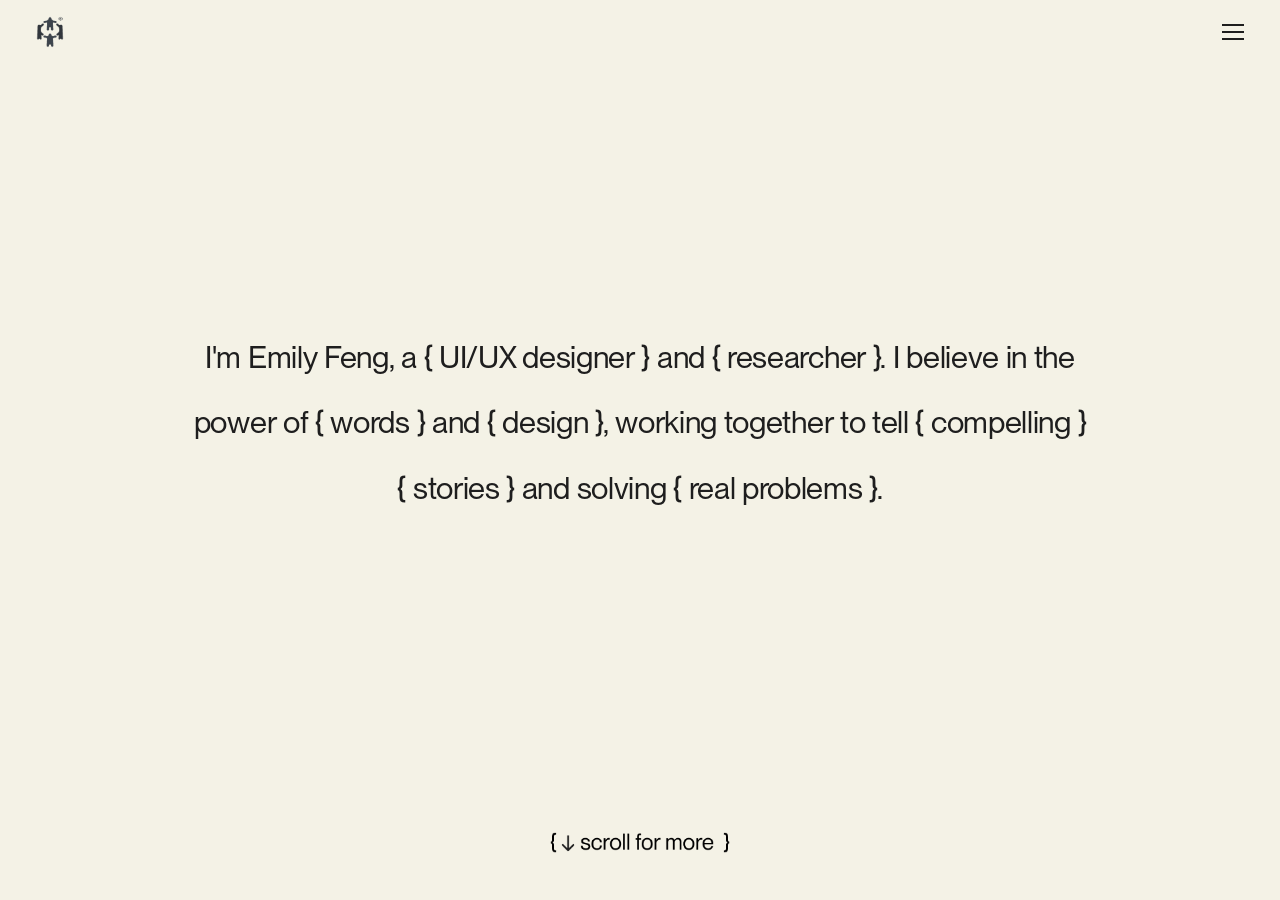
==== commit e0c641ea: "updated profile picture" ====
--- a/index.html
+++ b/index.html
@@ -21,10 +21,9 @@
 
     <div class="menu-overlay" id="menu">
         <nav class="menu-nav" aria-label="Main">
-            <a href="index.html" class="menu-link" style="--i:0">{ hello }</a>
-            <a href="work.html" class="menu-link" style="--i:1">{ work }</a>
-            <a href="play.html" class="menu-link" style="--i:2">{ play }</a>
-            <a href="about.html" class="menu-link" style="--i:3">{ about }</a>
+            <a href="work.html" class="menu-link" style="--i:0">{ work }</a>
+            <a href="play.html" class="menu-link" style="--i:1">{ play }</a>
+            <a href="about.html" class="menu-link" style="--i:2">{ about }</a>
         </nav>
     </div>
 
--- a/css/site.css
+++ b/css/site.css
@@ -37,7 +37,7 @@
     /* 1 design px at a 1920px-wide artboard; scales down on smaller screens */
     --u: clamp(0.5px, calc(100vw / 1920), 1px);
 
-    --header-h: calc(144 * var(--u));
+    --header-h: calc(96 * var(--u));
     --gutter: max(16px, calc(54 * var(--u)));
 
     --font-sans: 'PP Neue Montreal', 'Helvetica Neue', Helvetica, Arial, sans-serif;
@@ -126,8 +126,8 @@
 
 .logo-link {
     display: block;
-    width: calc(58 * var(--u));
-    min-width: 34px;
+    width: calc(42 * var(--u));
+    min-width: 28px;
     transition: opacity 0.25s ease;
 }
 
@@ -145,8 +145,8 @@
 
 .menu-toggle {
     position: relative;
-    width: calc(30 * var(--u));
-    min-width: 24px;
+    width: calc(26 * var(--u));
+    min-width: 22px;
     aspect-ratio: 42 / 30;
     transition: opacity 0.25s ease;
 }
@@ -739,6 +739,20 @@
 .cs-caption--center {
     margin-top: calc(-20 * var(--u));
     text-align: center;
+}
+
+/* Source citations link out to the article */
+.cs-cite {
+    text-decoration: underline;
+    text-decoration-color: var(--sand);
+    text-decoration-thickness: 0.12em;
+    text-underline-offset: 0.18em;
+    transition: text-decoration-color 0.2s ease;
+}
+
+.cs-cite:hover,
+.cs-cite:focus-visible {
+    text-decoration-color: currentColor;
 }
 
 /* Image left, text right (Case 1 challenge) */
@@ -1793,24 +1807,6 @@
     100% { opacity: 1; transform: scale(1) rotate(-3deg); }
 }
 
-.about-sparkle {
-    position: absolute;
-    left: max(-22px, calc(-44 * var(--u)));
-    bottom: 14%;
-    width: max(34px, calc(64 * var(--u)));
-    fill: var(--sign-red);
-    animation: sparkle-in 0.8s var(--ease-pop) 1.6s both, sparkle-spin 9s linear 2.4s infinite;
-}
-
-@keyframes sparkle-in {
-    from { opacity: 0; transform: scale(0) rotate(-90deg); }
-    to { opacity: 1; transform: scale(1) rotate(0deg); }
-}
-
-@keyframes sparkle-spin {
-    to { transform: rotate(360deg); }
-}
-
 .about-photo-caption {
     margin-top: calc(34 * var(--u));
     text-align: center;
@@ -1897,32 +1893,9 @@
     pointer-events: none;
 }
 
-/* Sticker chips */
-.chip {
-    display: inline-block;
-    padding: 0 0.5em 0.08em;
-    border: 1.5px solid var(--charcoal);
-    border-radius: 999px;
-    line-height: 1.3;
-    white-space: nowrap;
-    color: var(--fg, var(--charcoal));
-    background: var(--bg, var(--sky));
-    transform: rotate(var(--r, 0deg));
-    transition: transform 0.45s var(--ease-pop);
-}
-
-.js .chip {
-    transform: scale(0) rotate(calc(var(--r, 0deg) * 6));
-    transition: transform 0.6s var(--ease-pop) calc(0.5s + var(--i, 0) * 0.12s);
-}
-
-.is-in .chip {
-    transform: rotate(var(--r, 0deg));
-}
-
-.is-in .chip:hover {
-    transform: scale(1.1) rotate(calc(var(--r, 0deg) * -1.5));
-    transition-delay: 0s;
+/* Specializations */
+.about-text strong {
+    font-weight: 500;
 }
 
 /* Italic accent + marker highlight */
@@ -1933,7 +1906,10 @@
 }
 
 .hl {
-    background-image: linear-gradient(transparent 58%, var(--sand) 58%, var(--sand) 92%, transparent 92%);
+    padding: 0.04em 0.18em;
+    margin: 0 -0.08em;
+    border-radius: 0.2em;
+    background-image: linear-gradient(var(--sand), var(--sand));
     background-repeat: no-repeat;
     background-size: 100% 100%;
     -webkit-box-decoration-break: clone;
@@ -1967,84 +1943,6 @@
     transform: translateY(-0.3em);
     filter: blur(4px);
     transition-delay: calc(var(--i, 0) * 0.05s);
-}
-
-/* Experience rises in (the contact line stays put so it's never hidden) */
-.js .experience[data-reveal] {
-    opacity: 0;
-    transform: translateY(40px);
-    transition: opacity 0.6s ease, transform 0.8s var(--ease-out);
-}
-
-.js .experience[data-reveal].is-in {
-    opacity: 1;
-    transform: none;
-}
-
-.experience {
-    margin-top: calc(80 * var(--u));
-    border-top: 1px solid var(--charcoal);
-}
-
-.experience h2 {
-    font-weight: 400;
-    font-size: max(15px, calc(24 * var(--u)));
-    color: var(--muted);
-    padding: 20px 0;
-}
-
-.experience-item {
-    border-bottom: 1px solid rgba(30, 30, 30, 0.2);
-}
-
-.experience-header {
-    width: 100%;
-    display: flex;
-    align-items: baseline;
-    gap: 16px;
-    padding: 20px 0;
-    text-align: left;
-}
-
-.experience-header h3 {
-    flex: 1;
-    font-weight: 400;
-    font-size: max(20px, calc(32 * var(--u)));
-}
-
-.experience-header .meta {
-    color: var(--muted);
-    font-size: max(14px, calc(20 * var(--u)));
-}
-
-.experience-header .sign {
-    width: 1em;
-    text-align: center;
-    font-size: max(20px, calc(32 * var(--u)));
-    transition: transform 0.3s var(--ease-out);
-}
-
-.experience-item.expanded .sign {
-    transform: rotate(45deg);
-}
-
-.experience-details {
-    display: grid;
-    grid-template-rows: 0fr;
-    transition: grid-template-rows 0.4s var(--ease-out);
-}
-
-.experience-details > div {
-    overflow: hidden;
-}
-
-.experience-item.expanded .experience-details {
-    grid-template-rows: 1fr;
-}
-
-.experience-details p {
-    padding-bottom: 20px;
-    color: var(--muted);
 }
 
 /* Sign-off: location + email */
@@ -2129,10 +2027,6 @@
         right: 2%;
         top: 4%;
     }
-
-    .about-sparkle {
-        left: -8px;
-    }
 }
 
 /* ---------- Play ---------- */
@@ -2147,7 +2041,7 @@
     overflow: hidden;
 }
 
-/* Hero: words stamp down like stickers */
+/* Hero: rises in like the case-study intros */
 .play-hero {
     position: relative;
     padding: calc(40 * var(--u)) 0 calc(72 * var(--u));
@@ -2160,7 +2054,7 @@
     font-size: max(17px, calc(28 * var(--u)));
     color: var(--muted);
     margin-bottom: calc(24 * var(--u));
-    animation: cue-in 0.8s var(--ease-out) 0.1s both;
+    animation: play-rise 1s var(--ease-out) 0.1s both;
 }
 
 .play-title {
@@ -2177,42 +2071,25 @@
     font-family: var(--font-serif);
     font-weight: 300;
     letter-spacing: 0;
-    color: var(--sign-red);
-}
-
-.play-title em:nth-of-type(2) {
-    color: var(--charcoal);
-    background-image: linear-gradient(transparent 62%, var(--sky) 62%, var(--sky) 90%, transparent 90%);
-}
-
-.js .play-title .pw {
-    display: inline-block;
-    opacity: 0;
-    animation: stamp 0.6s var(--ease-pop) forwards;
-    animation-delay: calc(0.25s + var(--i, 0) * 0.08s);
-}
-
-.play-title .pw:nth-child(odd) { --tilt: -9deg; }
-.play-title .pw:nth-child(even) { --tilt: 7deg; }
-
-@keyframes stamp {
-    0% { opacity: 0; transform: scale(1.8) rotate(var(--tilt, 0deg)); }
-    55% { opacity: 1; transform: scale(0.94) rotate(calc(var(--tilt, 0deg) * -0.3)); }
-    100% { opacity: 1; transform: none; }
+}
+
+.play-title {
+    animation: play-rise 1s var(--ease-out) 0.24s both;
+}
+
+/* Matches .js .reveal → .in-view on the case-study pages */
+@keyframes play-rise {
+    from {
+        opacity: 0;
+        transform: translateY(40px);
+        filter: blur(6px);
+    }
 }
 
 /* Floating doodles around the title */
 .play-doodle {
     position: absolute;
     pointer-events: none;
-}
-
-.play-doodle--star {
-    top: 4%;
-    right: 4%;
-    width: max(36px, calc(80 * var(--u)));
-    fill: var(--sign-red);
-    animation: sparkle-in 0.8s var(--ease-pop) 1.4s both, sparkle-spin 10s linear 2.2s infinite;
 }
 
 .play-doodle--loop {
@@ -2236,23 +2113,7 @@
     to { stroke-dashoffset: 0; }
 }
 
-.play-doodle--dot {
-    top: 38%;
-    right: 22%;
-    width: max(16px, calc(30 * var(--u)));
-    aspect-ratio: 1;
-    border-radius: 50%;
-    background: var(--sand);
-    border: 1.5px solid var(--charcoal);
-    animation: cue-in 0.6s var(--ease-pop) 1.8s both, dot-bob 3s ease-in-out 2.4s infinite;
-}
-
-@keyframes dot-bob {
-    0%, 100% { transform: translateY(0); }
-    50% { transform: translateY(-10px); }
-}
-
-/* Sticky sticker tabs */
+/* Sticky { bracket } tabs, like the landing page */
 .play-tabs {
     position: sticky;
     top: var(--header-h);
@@ -2260,35 +2121,61 @@
     display: flex;
     flex-wrap: wrap;
     align-items: center;
-    gap: 10px 14px;
-    padding: 16px 0;
+    gap: 6px calc(48 * var(--u));
+    padding: 14px 0;
     background: var(--cream);
+    animation: play-rise 1s var(--ease-out) 0.38s both;
 }
 
 .play-tab {
-    padding: 0.3em 0.9em 0.35em;
-    border: 1.5px solid var(--charcoal);
-    border-radius: 999px;
-    font-size: max(15px, calc(22 * var(--u)));
-    background: var(--bg, var(--sky));
-    transform: rotate(var(--r, 0deg));
-    transition: transform 0.45s var(--ease-pop), background-color 0.25s ease, color 0.25s ease;
-    animation: tab-drop 0.6s var(--ease-pop) both;
-    animation-delay: calc(1.1s + var(--i, 0) * 0.1s);
-}
-
-@keyframes tab-drop {
-    from { opacity: 0; transform: translateY(-30px) rotate(calc(var(--r, 0deg) * 6)); }
-}
-
-.play-tab:hover,
+    display: inline-flex;
+    align-items: baseline;
+    gap: 0.3em;
+    padding: 4px 0;
+    font-size: max(20px, calc(36 * var(--u)));
+    line-height: 1.1;
+    white-space: nowrap;
+    color: var(--charcoal);
+    transition: transform 0.2s ease;
+}
+
+.play-tab-b {
+    display: inline-block;
+    transition: transform 0.45s var(--ease-pop);
+}
+
+/* Yellow underline marks the current section; it draws in on hover */
+.play-tab-word {
+    background-image: linear-gradient(var(--sand), var(--sand));
+    background-repeat: no-repeat;
+    background-position: 0 100%;
+    background-size: 0% 0.16em;
+    transition: background-size 0.35s var(--ease-out);
+}
+
+.play-tab:hover .play-tab-b:first-child,
+.play-tab:focus-visible .play-tab-b:first-child {
+    transform: translateX(-0.2em);
+}
+
+.play-tab:hover .play-tab-b:last-child,
+.play-tab:focus-visible .play-tab-b:last-child {
+    transform: translateX(0.2em);
+}
+
+.play-tab:hover .play-tab-word,
+.play-tab:focus-visible .play-tab-word,
+.play-tab.is-current .play-tab-word {
+    background-size: 100% 0.16em;
+}
+
+.play-tab:active {
+    transform: scale(0.96);
+}
+
 .play-tab:focus-visible {
-    transform: translateY(-3px) scale(1.06) rotate(calc(var(--r, 0deg) * -1));
-}
-
-.play-tab.is-current {
-    background: var(--charcoal);
-    color: var(--cream);
+    outline: 2px solid var(--charcoal);
+    outline-offset: 4px;
 }
 
 .play-tabs-hint {
@@ -2298,7 +2185,6 @@
     font-weight: 300;
     font-size: max(15px, calc(22 * var(--u)));
     color: var(--muted);
-    animation: cue-in 0.8s var(--ease-out) 1.6s both;
 }
 
 /* Sections */
@@ -2316,18 +2202,6 @@
     border-bottom: 1px solid var(--charcoal);
 }
 
-.play-num {
-    display: inline-grid;
-    place-items: center;
-    width: max(40px, calc(64 * var(--u)));
-    aspect-ratio: 1;
-    border-radius: 50%;
-    background: var(--sign-red);
-    color: var(--cream);
-    font-size: max(14px, calc(20 * var(--u)));
-    transform: rotate(-10deg);
-}
-
 .play-section-head h2 {
     font-weight: 400;
     font-size: max(36px, calc(96 * var(--u)));
@@ -2346,7 +2220,6 @@
 /* Text blocks land with a little tilt, like the about page */
 .js .play-body .play-section-head[data-reveal],
 .js .play-body .play-info[data-reveal],
-.js .play-body .play-film[data-reveal],
 .js .play-body .play-outro[data-reveal] {
     opacity: 0;
     transform: translateY(48px) rotate(1.5deg);
@@ -2356,18 +2229,9 @@
 
 .js .play-body .play-section-head[data-reveal].is-in,
 .js .play-body .play-info[data-reveal].is-in,
-.js .play-body .play-film[data-reveal].is-in,
 .js .play-body .play-outro[data-reveal].is-in {
     opacity: 1;
     transform: none;
-}
-
-.js .play-section-head:not(.is-in) .play-num {
-    transform: scale(0) rotate(-120deg);
-}
-
-.play-section-head .play-num {
-    transition: transform 0.7s var(--ease-pop) 0.3s;
 }
 
 /* Projects */
@@ -2617,6 +2481,11 @@
     width: min(100%, max(260px, calc(440 * var(--u))));
 }
 
+/* Landscape pieces get extra width so they match the portrait ones in size */
+.play-art-item--wide {
+    width: min(100%, max(320px, calc(620 * var(--u))));
+}
+
 .play-art-item figcaption {
     margin-top: calc(30 * var(--u));
     text-align: center;
@@ -2651,77 +2520,17 @@
     mix-blend-mode: multiply;
 }
 
-/* Hand-drawn "line boil" when you hover the doodle */
-.play-sketch:hover img,
-.play-sketch:focus-visible img {
-    animation: boil 0.36s steps(1) infinite;
-}
-
-@keyframes boil {
-    0% { filter: url(#boil-1); }
-    33% { filter: url(#boil-2); }
-    66% { filter: url(#boil-3); }
-}
-
-.play-filters {
-    position: absolute;
-    width: 0;
-    height: 0;
-}
-
-/* Photography placeholder: a film strip still developing */
-.play-film {
-    margin-top: calc(90 * var(--u));
-    text-align: center;
-}
-
-.play-film-strip {
-    position: relative;
+/* Photography: a row of prints, each cropped to the same frame */
+.play-photos {
     display: grid;
     grid-template-columns: repeat(4, minmax(0, 1fr));
-    gap: 14px;
-    max-width: calc(1100 * var(--u));
-    margin: 0 auto;
-    padding: 30px 18px;
-    background: var(--charcoal);
-    transform: rotate(-1.5deg);
-}
-
-.play-film-strip::before,
-.play-film-strip::after {
-    content: "";
-    position: absolute;
-    left: 10px;
-    right: 10px;
-    height: 9px;
-    background: repeating-linear-gradient(90deg, var(--cream) 0 12px, transparent 12px 26px);
-    border-radius: 2px;
-}
-
-.play-film-strip::before { top: 10px; }
-.play-film-strip::after { bottom: 10px; }
-
-.play-frame {
-    aspect-ratio: 3 / 2;
-    border-radius: 3px;
-    background: linear-gradient(110deg, #3A3936 30%, #6E6A5E 50%, #3A3936 70%);
-    background-size: 260% 100%;
-    animation: develop 2.8s ease-in-out infinite;
-    animation-delay: calc(var(--i, 0) * 0.35s);
-}
-
-@keyframes develop {
-    0% { background-position: 120% 0; }
-    100% { background-position: -40% 0; }
-}
-
-.play-film p {
-    margin-top: calc(44 * var(--u));
-    font-family: var(--font-serif);
-    font-style: italic;
-    font-weight: 300;
-    font-size: max(17px, calc(28 * var(--u)));
-    color: var(--muted);
+    gap: calc(48 * var(--u));
+    margin-top: calc(90 * var(--u));
+}
+
+.play-photo img {
+    aspect-ratio: 4 / 5;
+    object-fit: cover;
 }
 
 /* Outro */
@@ -2848,13 +2657,20 @@
 .lightbox-next { right: 24px; top: calc(50% - 26px); }
 
 @media (max-width: 860px) {
-    .play-doodle--loop,
-    .play-doodle--dot {
+    .play-doodle--loop {
         display: none;
     }
 
     .play-tabs-hint {
         display: none;
+    }
+
+    .play-tabs {
+        gap: 6px 16px;
+    }
+
+    .play-tab {
+        font-size: 18px;
     }
 
     .play-project--about-here,
@@ -2883,8 +2699,9 @@
         gap: 12px;
     }
 
-    .play-film-strip {
+    .play-photos {
         grid-template-columns: repeat(2, minmax(0, 1fr));
+        gap: 24px 20px;
     }
 
     .lightbox-prev,
@@ -2908,12 +2725,7 @@
         transition-delay: 0s !important;
     }
 
-    .about-bubble,
-    .about-sparkle,
-    .play-doodle--star,
-    .play-doodle--dot,
-    .play-frame,
-    .play-sketch img {
+    .about-bubble {
         animation: none !important;
     }
 }
